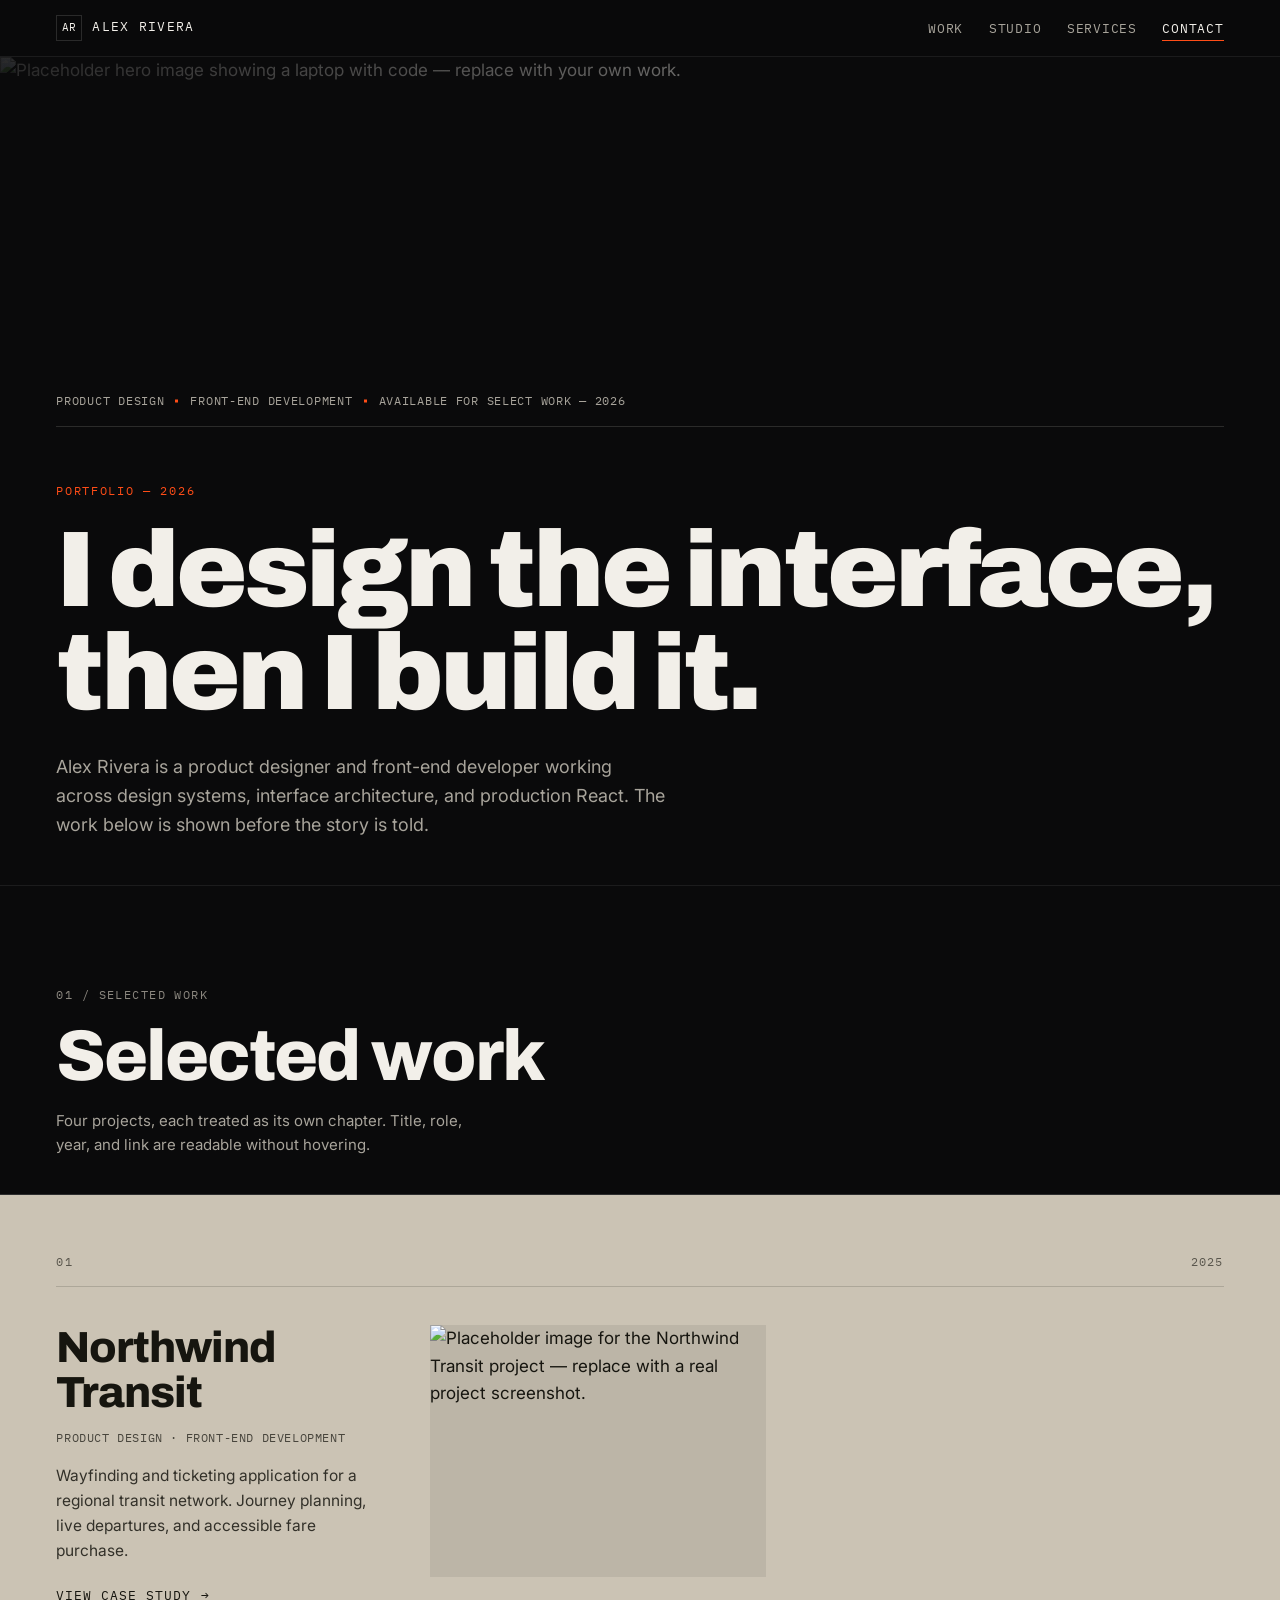
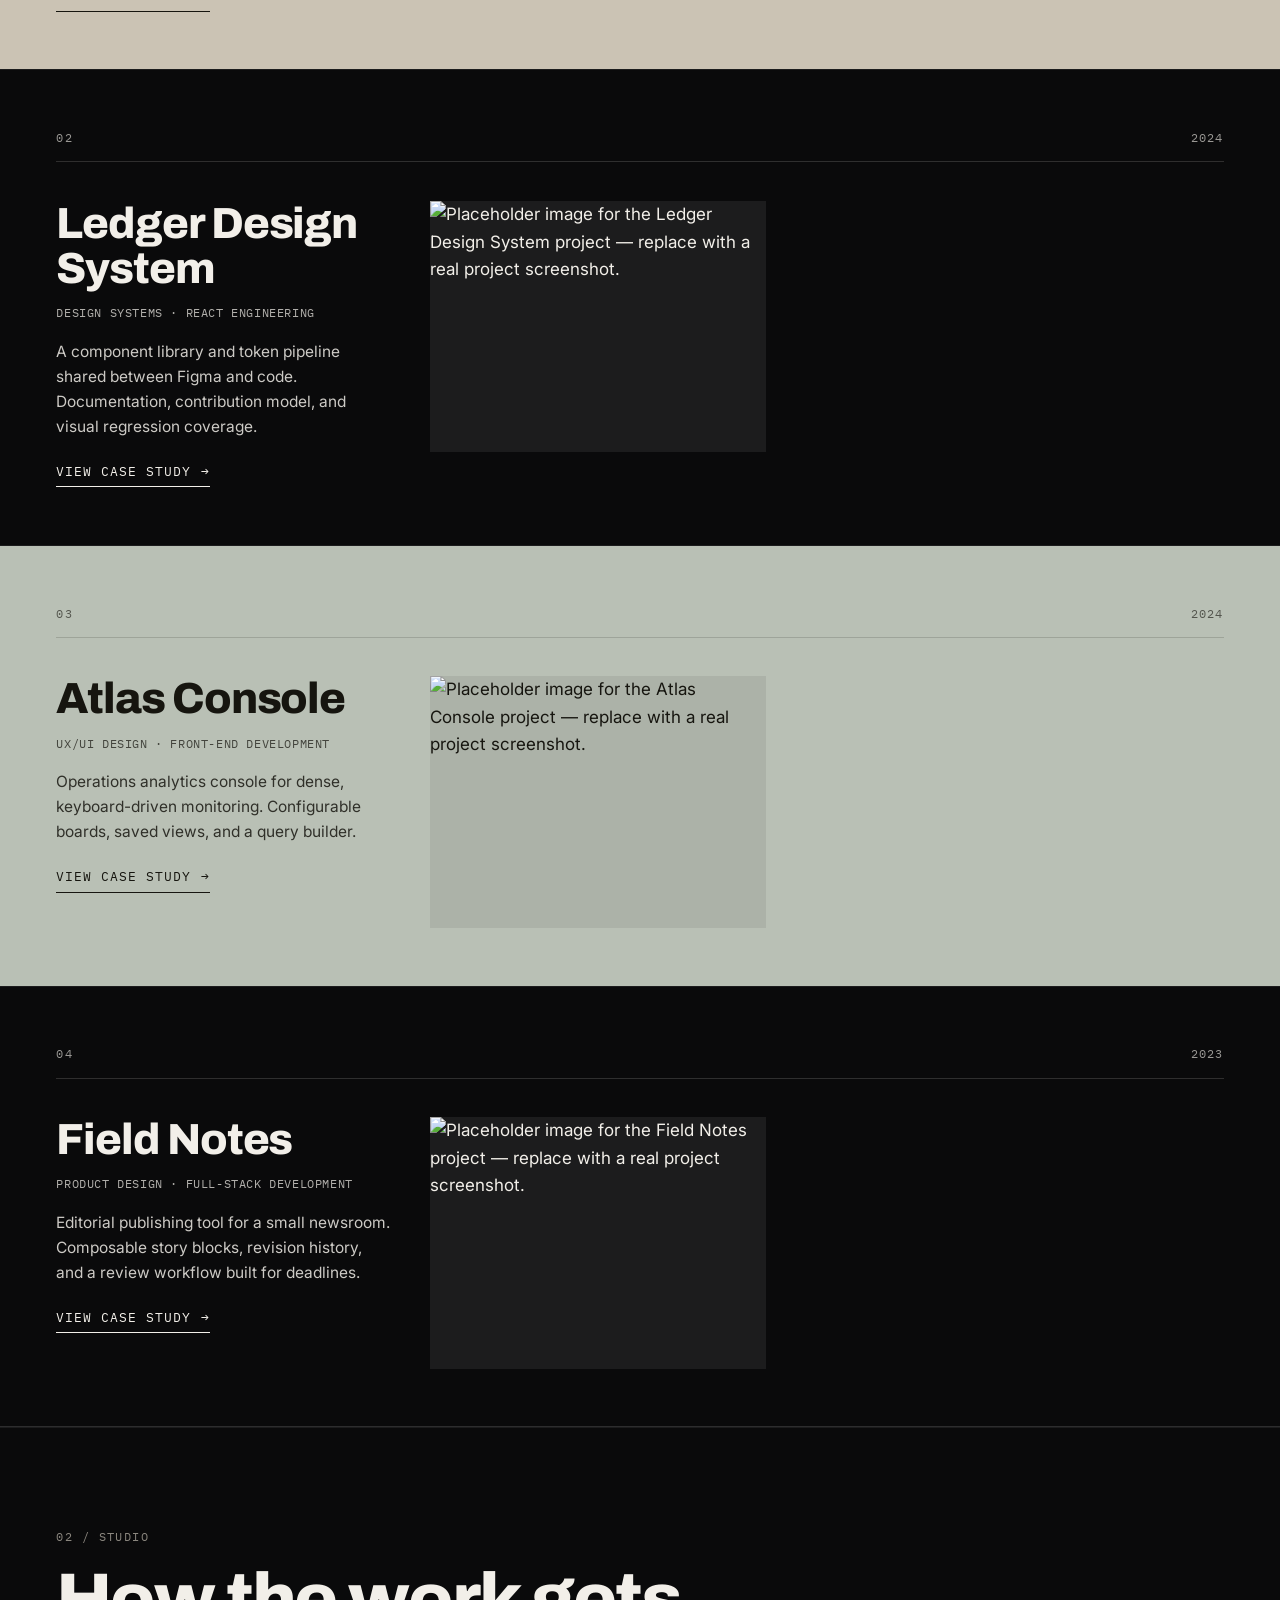
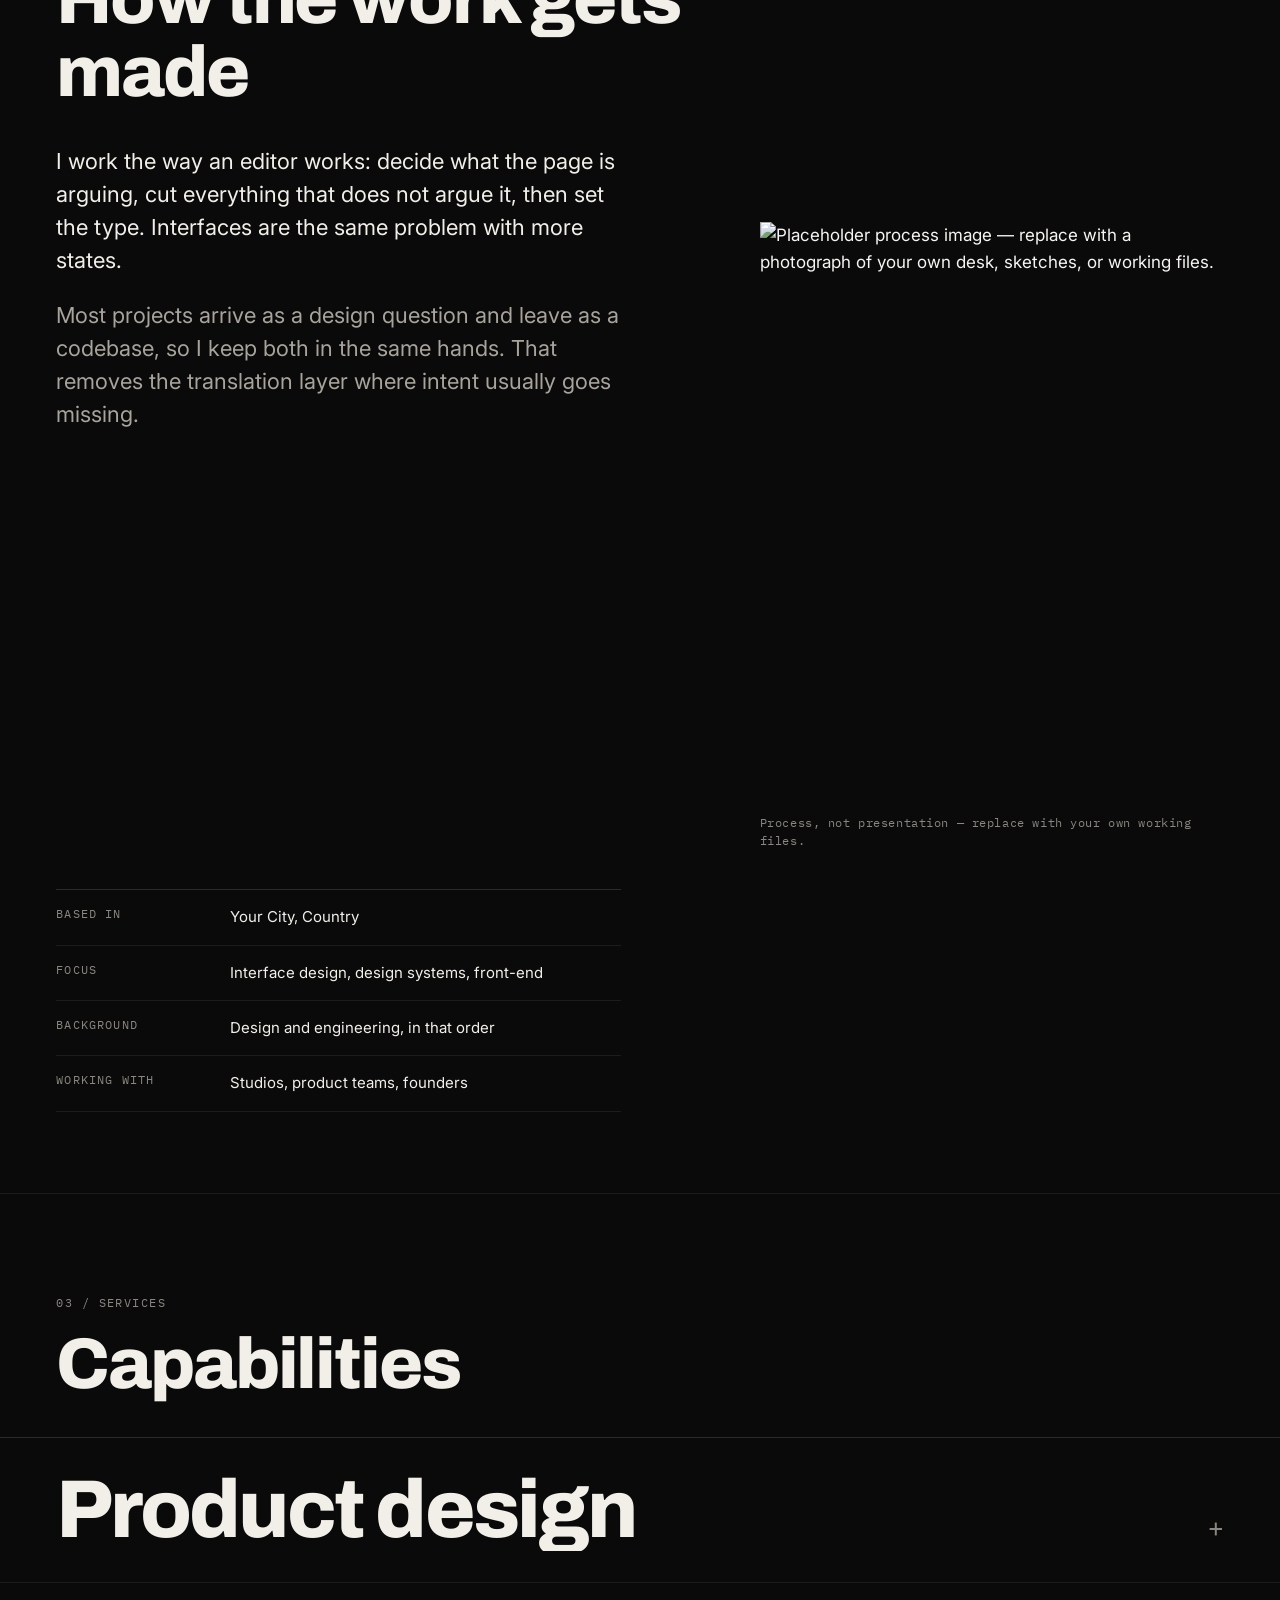
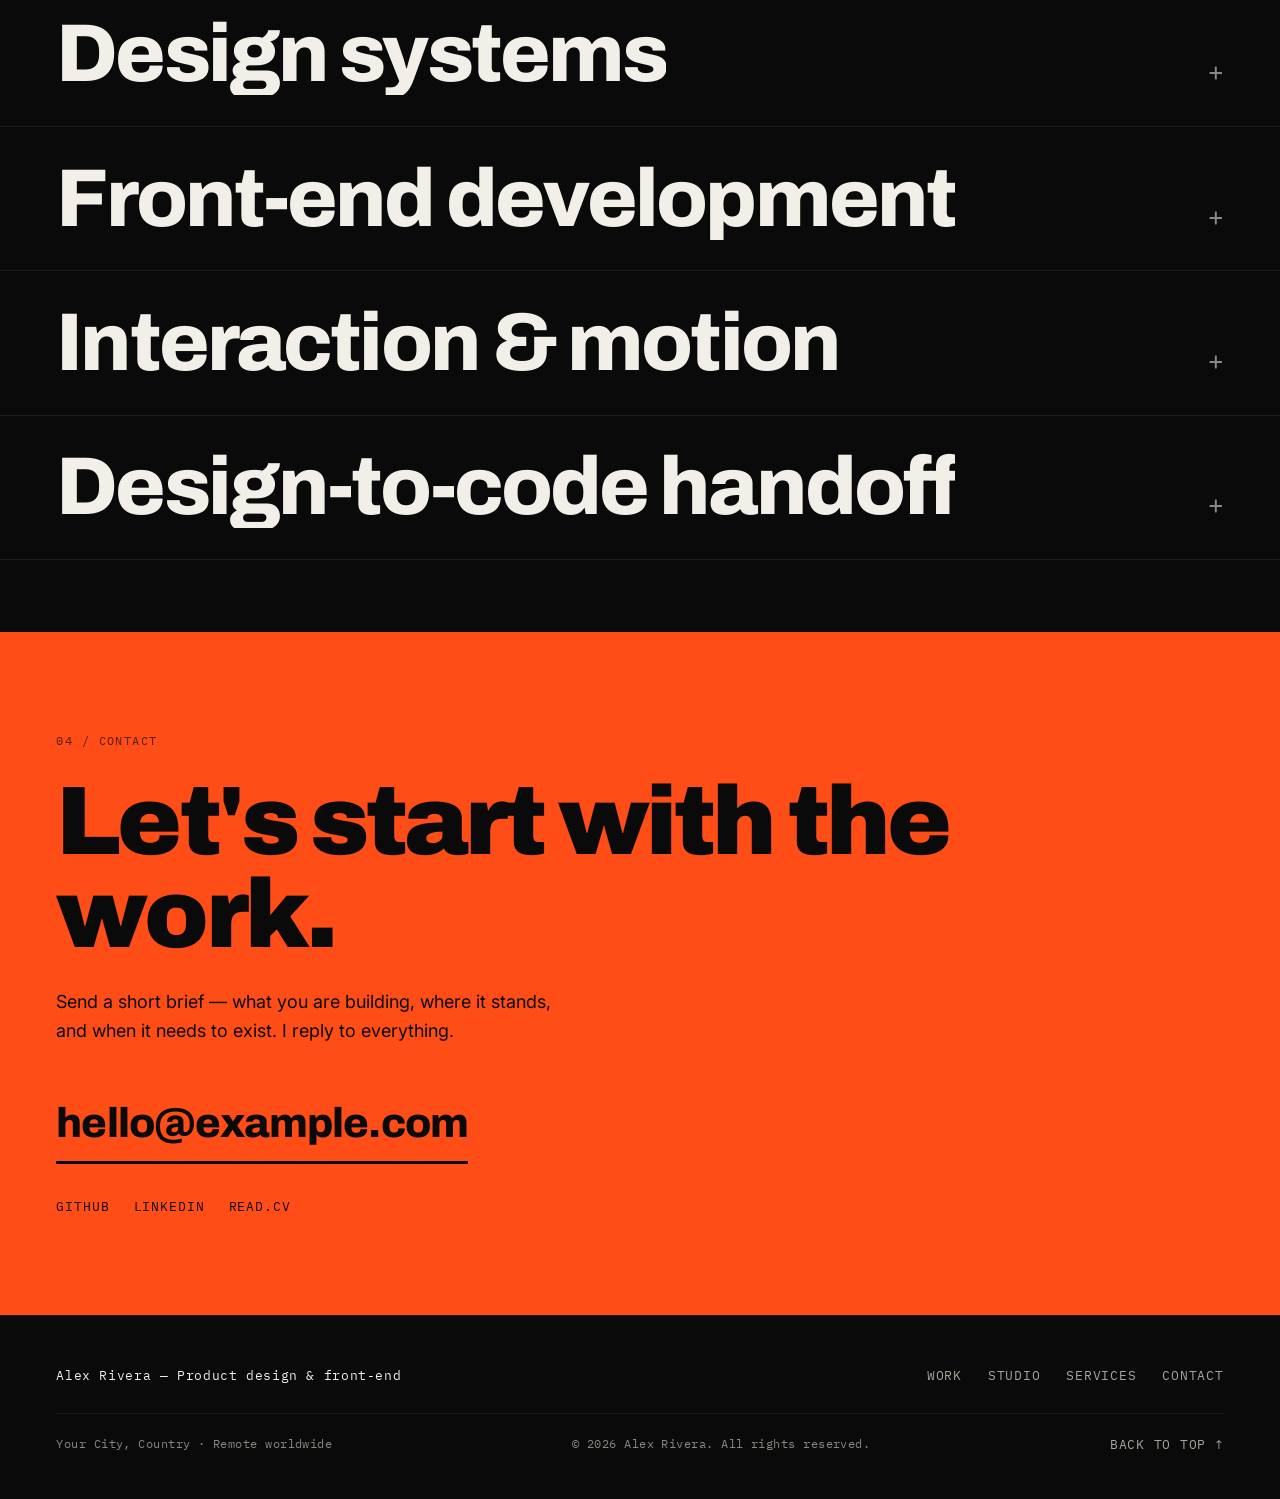
==== index.html @ a7ace06e "Add dark editorial portfolio (static HTML/CSS/JS) Structure: hero -> selected work -> studio -> serv" ====
<!DOCTYPE html>
<html lang="en" class="no-js">
<head>
<meta charset="utf-8">
<meta name="viewport" content="width=device-width, initial-scale=1">
<meta name="color-scheme" content="dark light">
<title>Alex Rivera — Product Designer &amp; Front-end Developer</title>
<meta name="description" content="Portfolio of Alex Rivera, product designer and front-end developer. Selected work in interface design, design systems, and front-end engineering.">

<!--
  ============================================================================
  PLACEHOLDER CONTENT — REPLACE BEFORE PUBLISHING
  ----------------------------------------------------------------------------
  · Identity .......... "Alex Rivera" (header, hero, contact, footer, <title>)
  · Projects .......... four sample case studies in #work — swap titles, role,
                        years, summaries and images for your real work
  · Contact ........... hello@example.com and all social hrefs in #contact/footer
  · Imagery ........... all <img> use Unsplash placeholder photos (Unsplash
                        License, https://unsplash.com/license). Replace with
                        your own project imagery and update each alt text —
                        alt text currently describes the placeholder role.
  · Do not publish invented clients, metrics, awards or testimonials.
  ============================================================================
-->

<link rel="preconnect" href="https://fonts.googleapis.com">
<link rel="preconnect" href="https://fonts.gstatic.com" crossorigin>
<link rel="preconnect" href="https://images.unsplash.com" crossorigin>
<link href="https://fonts.googleapis.com/css2?family=Archivo:wght@500;600;700;800;900&family=IBM+Plex+Mono:wght@400;500&family=Inter:wght@400;500&display=swap" rel="stylesheet">
<link rel="stylesheet" href="styles.css">

<script>document.documentElement.className = "js";</script>
</head>

<body>
<a class="skip-link" href="#main">Skip to content</a>

<header class="site-header" id="top">
  <a class="brand" href="#top">
    <span class="brand__mark" aria-hidden="true">AR</span>
    <span class="brand__name">Alex Rivera</span>
  </a>

  <button class="nav-toggle" type="button" aria-expanded="false" aria-controls="site-nav">
    <span class="nav-toggle__label">Menu</span>
    <span class="nav-toggle__bars" aria-hidden="true"><i></i><i></i></span>
  </button>

  <nav class="site-nav" id="site-nav" aria-label="Primary">
    <ul>
      <li><a href="#work">Work</a></li>
      <li><a href="#studio">Studio</a></li>
      <li><a href="#services">Services</a></li>
      <li><a href="#contact">Contact</a></li>
    </ul>
  </nav>
</header>

<main id="main">

  <!-- ===================== HERO ===================== -->
  <section class="hero" aria-labelledby="hero-title">
    <div class="hero__media">
      <img
        src="https://images.unsplash.com/photo-1498050108023-c5249f4df085?auto=format&fit=crop&w=2000&q=72"
        alt="Placeholder hero image showing a laptop with code — replace with your own work."
        width="2000" height="1333" fetchpriority="high" decoding="async">
    </div>
    <div class="hero__scrim" aria-hidden="true"></div>

    <div class="hero__inner">
      <ul class="hero__meta" data-anim="fade">
        <li>Product design</li>
        <li>Front-end development</li>
        <li>Available for select work — 2026</li>
      </ul>

      <div class="hero__body">
        <p class="eyebrow" data-anim="fade">Portfolio — 2026</p>
        <h1 class="hero__title" id="hero-title" data-split>
          I design the interface, then I build it.
        </h1>
        <p class="hero__lede" data-anim="fade">
          Alex Rivera is a product designer and front-end developer working across
          design systems, interface architecture, and production React. The work
          below is shown before the story is told.
        </p>
      </div>
    </div>
  </section>

  <!-- ===================== SELECTED WORK ===================== -->
  <section class="work" id="work" aria-labelledby="work-title">
    <header class="section-head">
      <p class="section-head__index">01 / Selected work</p>
      <h2 class="section-head__title" id="work-title" data-split>Selected work</h2>
      <p class="section-head__note">
        Four projects, each treated as its own chapter. Title, role, year, and link
        are readable without hovering.
      </p>
    </header>

    <ol class="projects">

      <!-- Project 01 -->
      <li class="project project--field-sand">
        <div class="project__meta">
          <span class="project__index">01</span>
          <span class="project__year">2025</span>
        </div>
        <div class="project__body">
          <h3 class="project__title" data-split>Northwind Transit</h3>
          <p class="project__role">Product design · Front-end development</p>
          <p class="project__summary">
            Wayfinding and ticketing application for a regional transit network.
            Journey planning, live departures, and accessible fare purchase.
          </p>
          <a class="project__action" href="#contact">
            <span>View case study</span>
            <span aria-hidden="true">→</span>
          </a>
        </div>
        <figure class="project__media">
          <img
            src="https://images.unsplash.com/photo-1551650975-87deedd944c3?auto=format&fit=crop&w=1400&q=70"
            alt="Placeholder image for the Northwind Transit project — replace with a real project screenshot."
            width="1400" height="1050" loading="lazy" decoding="async">
        </figure>
      </li>

      <!-- Project 02 -->
      <li class="project project--field-ink">
        <div class="project__meta">
          <span class="project__index">02</span>
          <span class="project__year">2024</span>
        </div>
        <div class="project__body">
          <h3 class="project__title" data-split>Ledger Design System</h3>
          <p class="project__role">Design systems · React engineering</p>
          <p class="project__summary">
            A component library and token pipeline shared between Figma and code.
            Documentation, contribution model, and visual regression coverage.
          </p>
          <a class="project__action" href="#contact">
            <span>View case study</span>
            <span aria-hidden="true">→</span>
          </a>
        </div>
        <figure class="project__media">
          <img
            src="https://images.unsplash.com/photo-1555066931-4365d14bab8c?auto=format&fit=crop&w=1400&q=70"
            alt="Placeholder image for the Ledger Design System project — replace with a real project screenshot."
            width="1400" height="1050" loading="lazy" decoding="async">
        </figure>
      </li>

      <!-- Project 03 -->
      <li class="project project--field-sage">
        <div class="project__meta">
          <span class="project__index">03</span>
          <span class="project__year">2024</span>
        </div>
        <div class="project__body">
          <h3 class="project__title" data-split>Atlas Console</h3>
          <p class="project__role">UX/UI design · Front-end development</p>
          <p class="project__summary">
            Operations analytics console for dense, keyboard-driven monitoring.
            Configurable boards, saved views, and a query builder.
          </p>
          <a class="project__action" href="#contact">
            <span>View case study</span>
            <span aria-hidden="true">→</span>
          </a>
        </div>
        <figure class="project__media">
          <img
            src="https://images.unsplash.com/photo-1461749280684-dccba630e2f6?auto=format&fit=crop&w=1400&q=70"
            alt="Placeholder image for the Atlas Console project — replace with a real project screenshot."
            width="1400" height="1050" loading="lazy" decoding="async">
        </figure>
      </li>

      <!-- Project 04 -->
      <li class="project project--field-ink">
        <div class="project__meta">
          <span class="project__index">04</span>
          <span class="project__year">2023</span>
        </div>
        <div class="project__body">
          <h3 class="project__title" data-split>Field Notes</h3>
          <p class="project__role">Product design · Full-stack development</p>
          <p class="project__summary">
            Editorial publishing tool for a small newsroom. Composable story blocks,
            revision history, and a review workflow built for deadlines.
          </p>
          <a class="project__action" href="#contact">
            <span>View case study</span>
            <span aria-hidden="true">→</span>
          </a>
        </div>
        <figure class="project__media">
          <img
            src="https://images.unsplash.com/photo-1454165804606-c3d57bc86b40?auto=format&fit=crop&w=1400&q=70"
            alt="Placeholder image for the Field Notes project — replace with a real project screenshot."
            width="1400" height="1050" loading="lazy" decoding="async">
        </figure>
      </li>

    </ol>
  </section>

  <!-- ===================== STUDIO ===================== -->
  <section class="studio" id="studio" aria-labelledby="studio-title">
    <header class="section-head">
      <p class="section-head__index">02 / Studio</p>
      <h2 class="section-head__title" id="studio-title" data-split>How the work gets made</h2>
    </header>

    <div class="studio__grid">
      <div class="studio__statement">
        <p data-anim="fade">
          I work the way an editor works: decide what the page is arguing, cut
          everything that does not argue it, then set the type. Interfaces are the
          same problem with more states.
        </p>
        <p data-anim="fade">
          Most projects arrive as a design question and leave as a codebase, so I
          keep both in the same hands. That removes the translation layer where
          intent usually goes missing.
        </p>
      </div>

      <figure class="studio__media" data-anim="reveal">
        <img
          src="https://images.unsplash.com/photo-1517245386807-bb43f82c33c4?auto=format&fit=crop&w=1200&q=70"
          alt="Placeholder process image — replace with a photograph of your own desk, sketches, or working files."
          width="1200" height="1500" loading="lazy" decoding="async">
        <figcaption>Process, not presentation — replace with your own working files.</figcaption>
      </figure>

      <dl class="studio__facts" data-anim="fade">
        <div><dt>Based in</dt><dd>Your City, Country</dd></div>
        <div><dt>Focus</dt><dd>Interface design, design systems, front-end</dd></div>
        <div><dt>Background</dt><dd>Design and engineering, in that order</dd></div>
        <div><dt>Working with</dt><dd>Studios, product teams, founders</dd></div>
      </dl>
    </div>
  </section>

  <!-- ===================== SERVICES ===================== -->
  <section class="services" id="services" aria-labelledby="services-title">
    <header class="section-head">
      <p class="section-head__index">03 / Services</p>
      <h2 class="section-head__title" id="services-title" data-split>Capabilities</h2>
    </header>

    <ul class="service-list">
      <li>
        <details class="service">
          <summary><span class="service__name">Product design</span><span class="service__cue" aria-hidden="true">+</span></summary>
          <div class="service__detail">
            <p>End-to-end interface work: flows, wireframes, high-fidelity screens,
            states, and the edge cases that decide whether a product feels finished.</p>
          </div>
        </details>
      </li>
      <li>
        <details class="service">
          <summary><span class="service__name">Design systems</span><span class="service__cue" aria-hidden="true">+</span></summary>
          <div class="service__detail">
            <p>Tokens, components, documentation, and contribution rules that keep
            design and code describing the same thing.</p>
          </div>
        </details>
      </li>
      <li>
        <details class="service">
          <summary><span class="service__name">Front-end development</span><span class="service__cue" aria-hidden="true">+</span></summary>
          <div class="service__detail">
            <p>Production React and TypeScript, semantic HTML, CSS architecture,
            accessibility to WCAG AA, and performance budgets that hold.</p>
          </div>
        </details>
      </li>
      <li>
        <details class="service">
          <summary><span class="service__name">Interaction &amp; motion</span><span class="service__cue" aria-hidden="true">+</span></summary>
          <div class="service__detail">
            <p>Choreography with a reason: transitions that explain a state change,
            built with GSAP, and fully bypassed under reduced motion.</p>
          </div>
        </details>
      </li>
      <li>
        <details class="service">
          <summary><span class="service__name">Design-to-code handoff</span><span class="service__cue" aria-hidden="true">+</span></summary>
          <div class="service__detail">
            <p>I take the file I drew and ship it, which makes the handoff a
            conversation with myself rather than a document.</p>
          </div>
        </details>
      </li>
    </ul>
  </section>

  <!-- ===================== CONTACT ===================== -->
  <section class="contact" id="contact" aria-labelledby="contact-title">
    <p class="contact__index">04 / Contact</p>
    <h2 class="contact__title" id="contact-title" data-split>Let's start with the work.</h2>
    <p class="contact__lede">
      Send a short brief — what you are building, where it stands, and when it needs
      to exist. I reply to everything.
    </p>
    <a class="contact__action" href="mailto:hello@example.com">hello@example.com</a>
    <ul class="contact__alt">
      <li><a href="https://github.com/" rel="me noopener">GitHub</a></li>
      <li><a href="https://www.linkedin.com/" rel="me noopener">LinkedIn</a></li>
      <li><a href="https://read.cv/" rel="me noopener">Read.cv</a></li>
    </ul>
  </section>

</main>

<footer class="site-footer">
  <div class="site-footer__row">
    <p class="site-footer__brand">Alex Rivera — Product design &amp; front-end</p>
    <nav aria-label="Footer">
      <ul>
        <li><a href="#work">Work</a></li>
        <li><a href="#studio">Studio</a></li>
        <li><a href="#services">Services</a></li>
        <li><a href="#contact">Contact</a></li>
      </ul>
    </nav>
  </div>
  <div class="site-footer__row site-footer__row--fine">
    <p>Your City, Country · Remote worldwide</p>
    <p>© 2026 Alex Rivera. All rights reserved.</p>
    <p><a href="#top">Back to top ↑</a></p>
  </div>
</footer>

<script src="https://cdn.jsdelivr.net/npm/gsap@3.12.5/dist/gsap.min.js" defer></script>
<script src="https://cdn.jsdelivr.net/npm/gsap@3.12.5/dist/ScrollTrigger.min.js" defer></script>
<script src="https://cdn.jsdelivr.net/npm/lenis@1.1.13/dist/lenis.min.js" defer></script>
<script src="main.js" defer></script>
</body>
</html>
---- styles.css ----
/* =========================================================================
   Dark editorial portfolio — visual system
   Grid: 12 col · 40–64px desktop edges · hairline rules · near no shadow
   ========================================================================= */

:root {
  /* Frame */
  --ink:        #0a0a0b;   /* near-black shell */
  --ink-2:      #101012;
  --ink-3:      #17171a;
  --paper:      #f2efe9;   /* warm white */
  --paper-dim:  #a8a49b;
  --paper-faint:#8b877f;   /* ≥4.5:1 on ink — passes AA at 11.5px */
  --line:       rgba(242, 239, 233, 0.14);
  --line-soft:  rgba(242, 239, 233, 0.08);

  /* Muted colour fields — one per project chapter */
  --sand:  #cbc3b4;
  --sage:  #b9c0b5;
  --on-field: #16150f;

  /* Single signal colour, reserved for the contact chapter */
  --signal: #ff4d17;

  --shell: clamp(20px, 4.4vw, 64px);   /* 40–64px desktop edges */
  --gap: clamp(16px, 2vw, 28px);

  --display: "Archivo", "Helvetica Neue", Arial, sans-serif;
  --text: "Inter", system-ui, -apple-system, "Segoe UI", sans-serif;
  --mono: "IBM Plex Mono", ui-monospace, SFMono-Regular, Menlo, monospace;

  --ease: cubic-bezier(.22, .61, .36, 1);
  --ctrl: 190ms var(--ease);
  --enter: 640ms var(--ease);
}

*, *::before, *::after { box-sizing: border-box; }

html {
  -webkit-text-size-adjust: 100%;
  scroll-behavior: smooth;
}

body {
  margin: 0;
  background: var(--ink);
  color: var(--paper);
  font-family: var(--text);
  font-size: clamp(15px, .55vw + 13.5px, 17px);
  line-height: 1.62;
  -webkit-font-smoothing: antialiased;
  overflow-x: hidden;
}

img { display: block; max-width: 100%; height: auto; }
h1, h2, h3 { font-family: var(--display); font-weight: 800; margin: 0; }
p { margin: 0; }
ul, ol, dl { margin: 0; padding: 0; list-style: none; }
a { color: inherit; }

:focus-visible {
  outline: 2px solid var(--signal);
  outline-offset: 3px;
  border-radius: 2px;
}

.skip-link {
  position: fixed;
  top: 8px; left: 8px;
  z-index: 200;
  transform: translateY(-160%);
  background: var(--signal);
  color: var(--ink);
  font-family: var(--mono);
  font-size: 13px;
  padding: 10px 16px;
  text-decoration: none;
}
.skip-link:focus { transform: none; }

/* ---------------------------------------------------------------- header */

.site-header {
  position: sticky;
  top: 0;
  z-index: 100;
  display: flex;
  align-items: center;
  justify-content: space-between;
  gap: var(--gap);
  padding: 14px var(--shell);
  background: color-mix(in srgb, var(--ink) 84%, transparent);
  backdrop-filter: blur(14px);
  -webkit-backdrop-filter: blur(14px);
  border-bottom: 1px solid var(--line-soft);
}

.brand {
  display: inline-flex;
  align-items: baseline;
  gap: 10px;
  text-decoration: none;
  font-family: var(--mono);
  font-size: 13px;
  letter-spacing: .04em;
}
.brand__mark {
  display: inline-grid;
  place-items: center;
  width: 26px; height: 26px;
  border: 1px solid var(--line);
  font-size: 11px;
  color: var(--paper);
  transition: background var(--ctrl), color var(--ctrl);
}
.brand:hover .brand__mark { background: var(--paper); color: var(--ink); }
.brand__name { text-transform: uppercase; letter-spacing: .1em; }

.site-nav ul {
  display: flex;
  gap: clamp(14px, 2vw, 30px);
}
.site-nav a {
  font-family: var(--mono);
  font-size: 12.5px;
  letter-spacing: .06em;
  text-transform: uppercase;
  text-decoration: none;
  color: var(--paper-dim);
  padding: 4px 0;
  border-bottom: 1px solid transparent;
  transition: color var(--ctrl), border-color var(--ctrl);
}
.site-nav a:hover,
.site-nav a[aria-current] { color: var(--paper); border-bottom-color: var(--signal); }

.nav-toggle {
  display: none;
  align-items: center;
  gap: 9px;
  background: none;
  border: 1px solid var(--line);
  color: var(--paper);
  font-family: var(--mono);
  font-size: 12px;
  letter-spacing: .08em;
  text-transform: uppercase;
  padding: 8px 12px;
  cursor: pointer;
}
.nav-toggle__bars { display: grid; gap: 4px; }
.nav-toggle__bars i { display: block; width: 15px; height: 1px; background: currentColor; }

/* ------------------------------------------------------------------ hero */

.hero {
  position: relative;
  min-height: clamp(560px, 92svh, 1000px);
  display: flex;
  align-items: flex-end;
  padding: clamp(90px, 14vh, 170px) var(--shell) clamp(36px, 5vh, 64px);
  overflow: hidden;
  isolation: isolate;
}
.hero__media { position: absolute; inset: 0; z-index: -2; }
.hero__media img {
  width: 100%; height: 100%;
  object-fit: cover;
  object-position: 50% 42%;
  filter: grayscale(.35) contrast(1.06) brightness(.62);
}
.hero__scrim {
  position: absolute; inset: 0; z-index: -1;
  background:
    linear-gradient(to top, var(--ink) 2%, rgba(10,10,11,.72) 34%, rgba(10,10,11,.28) 72%),
    linear-gradient(to right, rgba(10,10,11,.7), transparent 62%);
}

.hero__inner {
  width: 100%;
  max-width: 1600px;
  margin-inline: auto;
  display: grid;
  gap: clamp(30px, 6vh, 70px);
}

.hero__meta {
  display: flex;
  flex-wrap: wrap;
  gap: 8px 26px;
  font-family: var(--mono);
  font-size: 12px;
  letter-spacing: .06em;
  text-transform: uppercase;
  color: var(--paper-dim);
  padding-bottom: 16px;
  border-bottom: 1px solid var(--line);
}
.hero__meta li { position: relative; }
.hero__meta li:not(:last-child)::after {
  content: "";
  position: absolute;
  right: -14px; top: 50%;
  width: 3px; height: 3px;
  background: var(--signal);
  transform: translateY(-50%);
}

.eyebrow {
  font-family: var(--mono);
  font-size: 12px;
  letter-spacing: .14em;
  text-transform: uppercase;
  color: var(--signal);
  margin-bottom: 18px;
}

.hero__title {
  font-size: clamp(2.6rem, 8.4vw, 7.4rem);
  line-height: .96;
  letter-spacing: -.035em;
  font-weight: 900;
  max-width: 17ch;
  text-wrap: balance;
}

.hero__lede {
  margin-top: clamp(20px, 3vh, 32px);
  max-width: 56ch;
  color: var(--paper-dim);
  font-size: clamp(15px, .7vw + 14px, 18px);
}

/* --------------------------------------------------------- section heads */

.section-head {
  padding: clamp(70px, 11vh, 140px) var(--shell) clamp(26px, 4vh, 46px);
  border-top: 1px solid var(--line-soft);
  display: grid;
  gap: 16px;
}
.section-head__index {
  font-family: var(--mono);
  font-size: 12px;
  letter-spacing: .12em;
  text-transform: uppercase;
  color: var(--paper-faint);
}
.section-head__title {
  font-size: clamp(2rem, 5.6vw, 4.6rem);
  line-height: 1.02;
  letter-spacing: -.03em;
  max-width: 18ch;
}
.section-head__note {
  max-width: 46ch;
  color: var(--paper-dim);
  font-size: 15px;
}

/* -------------------------------------------------------------- projects */

.projects {
  display: grid;
  gap: 1px;
  background: var(--line-soft);
  border-block: 1px solid var(--line-soft);
}

.project {
  display: grid;
  grid-template-columns: minmax(0, 4fr) minmax(0, 4fr) minmax(0, 5fr);
  gap: clamp(20px, 3vw, 48px);
  align-items: start;
  padding: clamp(30px, 4.5vw, 62px) var(--shell);
  background: var(--ink);
  color: var(--paper);
}
.project--field-sand { background: var(--sand);  color: var(--on-field); }
.project--field-sage { background: var(--sage);  color: var(--on-field); }

.project__meta {
  display: flex;
  justify-content: space-between;
  gap: 12px;
  font-family: var(--mono);
  font-size: 12px;
  letter-spacing: .1em;
  text-transform: uppercase;
  opacity: .62;
  grid-column: 1 / -1;
  padding-bottom: 14px;
  border-bottom: 1px solid currentColor;
  border-color: color-mix(in srgb, currentColor 26%, transparent);
}

.project__title {
  font-size: clamp(1.7rem, 3.4vw, 3rem);
  line-height: 1.04;
  letter-spacing: -.025em;
  text-wrap: balance;
}
.project__role {
  margin-top: 12px;
  font-family: var(--mono);
  font-size: 12px;
  letter-spacing: .05em;
  text-transform: uppercase;
  opacity: .72;
}
.project__summary {
  margin-top: 16px;
  max-width: 40ch;
  font-size: 15.5px;
  opacity: .84;
}
.project__action {
  display: inline-flex;
  align-items: center;
  gap: 10px;
  margin-top: 22px;
  font-family: var(--mono);
  font-size: 12.5px;
  letter-spacing: .08em;
  text-transform: uppercase;
  text-decoration: none;
  padding-bottom: 5px;
  border-bottom: 1px solid currentColor;
  transition: gap var(--ctrl), opacity var(--ctrl);
}
.project__action:hover { gap: 17px; }
.project__action span:last-child { transition: transform var(--ctrl); }
.project__action:hover span:last-child { transform: translateX(3px); }

/* reserve the box before media loads; clip only the image layer */
.project__media {
  margin: 0;
  aspect-ratio: 4 / 3;
  overflow: hidden;
  background: color-mix(in srgb, currentColor 8%, transparent);
}
.project__media img {
  width: 100%; height: 100%;
  object-fit: cover;
  transition: transform 620ms var(--ease);
  will-change: transform;
}
.project:hover .project__media img,
.project:focus-within .project__media img { transform: scale(1.02); }

/* ---------------------------------------------------------------- studio */

.studio__grid {
  display: grid;
  grid-template-columns: repeat(12, minmax(0, 1fr));
  gap: clamp(26px, 3vw, 52px);
  padding: 0 var(--shell) clamp(60px, 9vh, 120px);
  align-items: start;
}
.studio__statement {
  grid-column: 1 / 7;
  display: grid;
  gap: 22px;
  font-size: clamp(17px, 1.15vw + 15px, 22px);
  line-height: 1.5;
  color: var(--paper);
}
.studio__statement p:not(:first-child) { color: var(--paper-dim); }

.studio__media {
  grid-column: 8 / 13;
  margin: 0;
  /* deliberate asymmetry: pushed down off the baseline */
  margin-top: clamp(24px, 6vw, 88px);
}
.studio__media img {
  width: 100%;
  aspect-ratio: 4 / 5;
  object-fit: cover;
  filter: grayscale(.5) contrast(1.05);
}
.studio__media figcaption {
  margin-top: 12px;
  font-family: var(--mono);
  font-size: 11.5px;
  letter-spacing: .05em;
  color: var(--paper-faint);
}

.studio__facts {
  grid-column: 1 / 7;
  display: grid;
  gap: 0;
  border-top: 1px solid var(--line);
}
.studio__facts > div {
  display: grid;
  grid-template-columns: 10rem 1fr;
  gap: 14px;
  padding: 15px 0;
  border-bottom: 1px solid var(--line-soft);
}
.studio__facts dt {
  font-family: var(--mono);
  font-size: 11.5px;
  letter-spacing: .1em;
  text-transform: uppercase;
  color: var(--paper-faint);
}
.studio__facts dd { margin: 0; font-size: 15px; }

/* -------------------------------------------------------------- services */

.service-list {
  border-top: 1px solid var(--line);
  padding-bottom: clamp(50px, 8vh, 110px);
}
.service-list > li { border-bottom: 1px solid var(--line-soft); }

.service summary {
  display: flex;
  align-items: baseline;
  justify-content: space-between;
  gap: 20px;
  padding: clamp(18px, 2.4vw, 34px) var(--shell);
  cursor: pointer;
  list-style: none;
  transition: color var(--ctrl), background var(--ctrl);
}
.service summary::-webkit-details-marker { display: none; }

.service__name {
  font-family: var(--display);
  font-weight: 800;
  font-size: clamp(1.9rem, 6.4vw, 5.4rem);
  line-height: 1;
  letter-spacing: -.035em;
  color: var(--paper);
  /* edge-aligned mask */
  -webkit-mask-image: linear-gradient(to right, #000 0 var(--reveal, 100%), transparent var(--reveal, 100%));
          mask-image: linear-gradient(to right, #000 0 var(--reveal, 100%), transparent var(--reveal, 100%));
  transition: color var(--ctrl);
}
.service__cue {
  font-family: var(--mono);
  font-size: clamp(18px, 2vw, 28px);
  color: var(--paper-faint);
  transition: transform var(--ctrl), color var(--ctrl);
}
.service summary:hover .service__name,
.service[open] .service__name { color: var(--signal); }
.service summary:hover .service__cue,
.service[open] .service__cue { color: var(--signal); transform: rotate(45deg); }

.service__detail {
  padding: 0 var(--shell) clamp(24px, 3vw, 40px);
  max-width: 68ch;
}
.service__detail p { color: var(--paper-dim); font-size: 16px; }

/* --------------------------------------------------------------- contact */

.contact {
  background: var(--signal);
  color: var(--ink);
  padding: clamp(64px, 11vh, 150px) var(--shell);
  display: grid;
  gap: clamp(16px, 2.4vw, 26px);
  justify-items: start;
}
.contact :focus-visible { outline-color: var(--ink); }

.contact__index {
  font-family: var(--mono);
  font-size: 12px;
  letter-spacing: .12em;
  text-transform: uppercase;
  opacity: .7;
}
.contact__title {
  font-size: clamp(2.4rem, 7.6vw, 6.6rem);
  line-height: .95;
  letter-spacing: -.04em;
  max-width: 14ch;
  font-weight: 900;
}
.contact__lede { max-width: 48ch; font-size: clamp(15px, .7vw + 14px, 18px); }

.contact__action {
  margin-top: clamp(8px, 1.6vw, 18px);
  font-family: var(--display);
  font-weight: 800;
  font-size: clamp(1.3rem, 3.4vw, 2.6rem);
  letter-spacing: -.02em;
  text-decoration: none;
  border-bottom: 3px solid var(--ink);
  padding-bottom: 4px;
  transition: opacity var(--ctrl), border-color var(--ctrl);
}
.contact__action:hover { opacity: .66; }

.contact__alt {
  display: flex;
  flex-wrap: wrap;
  gap: 10px 24px;
  margin-top: 6px;
  font-family: var(--mono);
  font-size: 12.5px;
  letter-spacing: .07em;
  text-transform: uppercase;
}
.contact__alt a {
  text-decoration: none;
  border-bottom: 1px solid transparent;
  padding-bottom: 3px;
  transition: border-color var(--ctrl);
}
.contact__alt a:hover { border-bottom-color: var(--ink); }

/* ---------------------------------------------------------------- footer */

.site-footer {
  padding: clamp(34px, 5vh, 64px) var(--shell);
  border-top: 1px solid var(--line-soft);
  display: grid;
  gap: 24px;
}
.site-footer__row {
  display: flex;
  flex-wrap: wrap;
  gap: 14px 32px;
  justify-content: space-between;
  align-items: center;
}
.site-footer nav ul { display: flex; flex-wrap: wrap; gap: 10px 26px; }
.site-footer a {
  font-family: var(--mono);
  font-size: 12.5px;
  letter-spacing: .06em;
  text-transform: uppercase;
  color: var(--paper-dim);
  text-decoration: none;
  transition: color var(--ctrl);
}
.site-footer a:hover { color: var(--paper); }
.site-footer__brand {
  font-family: var(--mono);
  font-size: 12.5px;
  letter-spacing: .05em;
  color: var(--paper);
}
.site-footer__row--fine {
  padding-top: 20px;
  border-top: 1px solid var(--line-soft);
  font-family: var(--mono);
  font-size: 11.5px;
  letter-spacing: .04em;
  color: var(--paper-faint);
}

/* ------------------------------------------------------- split-word masks
   Words are wrapped by JS only. Until then (no JS, or GSAP failed to load)
   headings render as plain text and stay fully visible.                      */

.split-line { overflow: hidden; display: block; }
.split-word { display: inline-block; will-change: transform; }

/* ----------------------------------------------------------- responsive */

@media (max-width: 900px) {
  .project { grid-template-columns: minmax(0, 1fr); }
  .project__body { display: contents; }
  .project__media { order: -1; margin-bottom: 4px; }
  .project__title { margin-top: 4px; }

  .studio__statement,
  .studio__facts { grid-column: 1 / -1; }
  .studio__media { grid-column: 1 / -1; margin-top: 0; }
  .studio__media img { aspect-ratio: 16 / 10; }
}

@media (max-width: 760px) {
  .nav-toggle { display: inline-flex; }

  .site-nav {
    position: absolute;
    top: 100%; left: 0; right: 0;
    background: var(--ink-2);
    border-bottom: 1px solid var(--line);
    padding: 6px var(--shell) 18px;
    display: none;
  }
  .site-nav.is-open { display: block; }
  .site-nav ul { flex-direction: column; gap: 0; }
  .site-nav a {
    display: block;
    padding: 15px 0;
    font-size: 15px;
    border-bottom: 1px solid var(--line-soft);
  }
  .site-nav a:hover, .site-nav a[aria-current] { border-bottom-color: var(--line); }

  /* without JS the toggle never fires — keep the nav reachable */
  .no-js .site-nav { position: static; display: block; padding-inline: 0; border: 0; }
  .no-js .nav-toggle { display: none; }

  .studio__facts > div { grid-template-columns: 1fr; gap: 4px; }
  .site-footer__row { justify-content: flex-start; }
}

/* ------------------------------------------------------------ reduced motion */

@media (prefers-reduced-motion: reduce) {
  html { scroll-behavior: auto; }

  *, *::before, *::after {
    animation-duration: .01ms !important;
    animation-iteration-count: 1 !important;
    transition-duration: .01ms !important;
  }
  .project__media img { transition: none; }
  .project:hover .project__media img { transform: none; }
  .service__name { -webkit-mask-image: none; mask-image: none; }
}
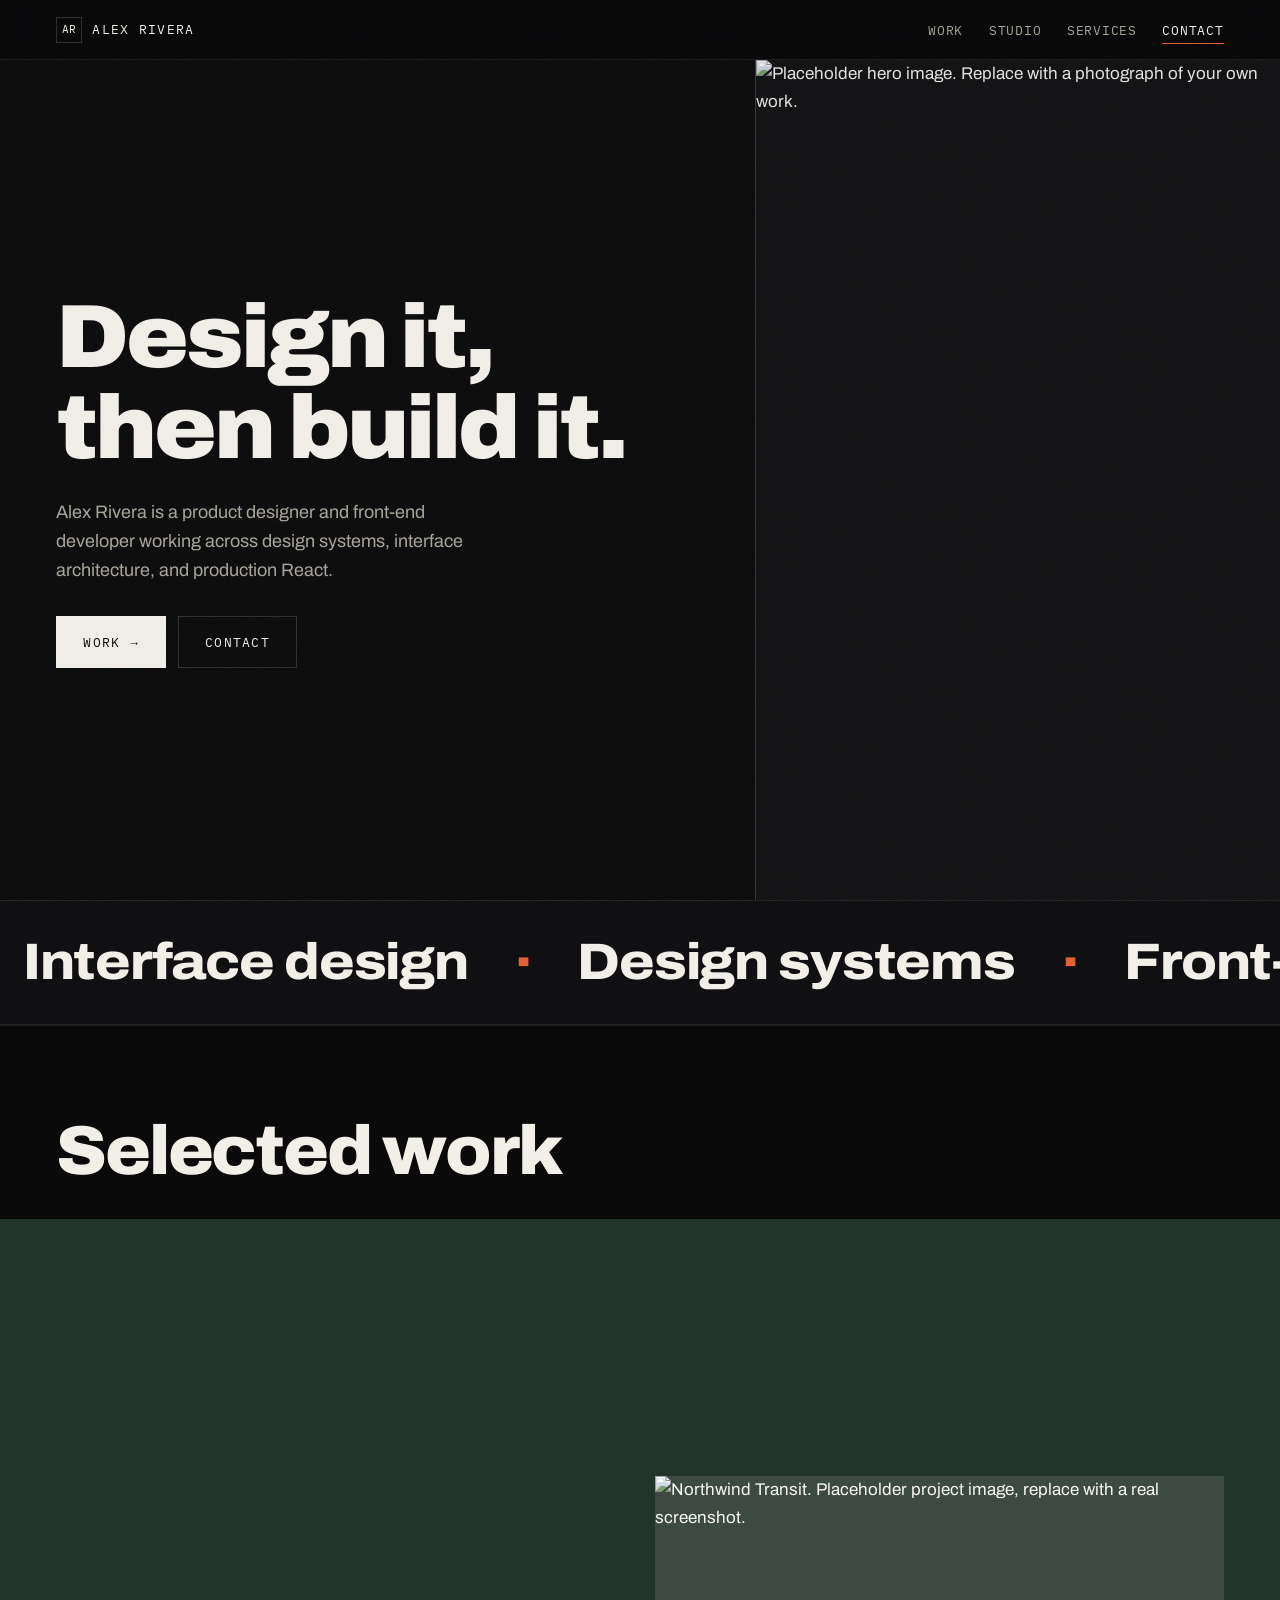
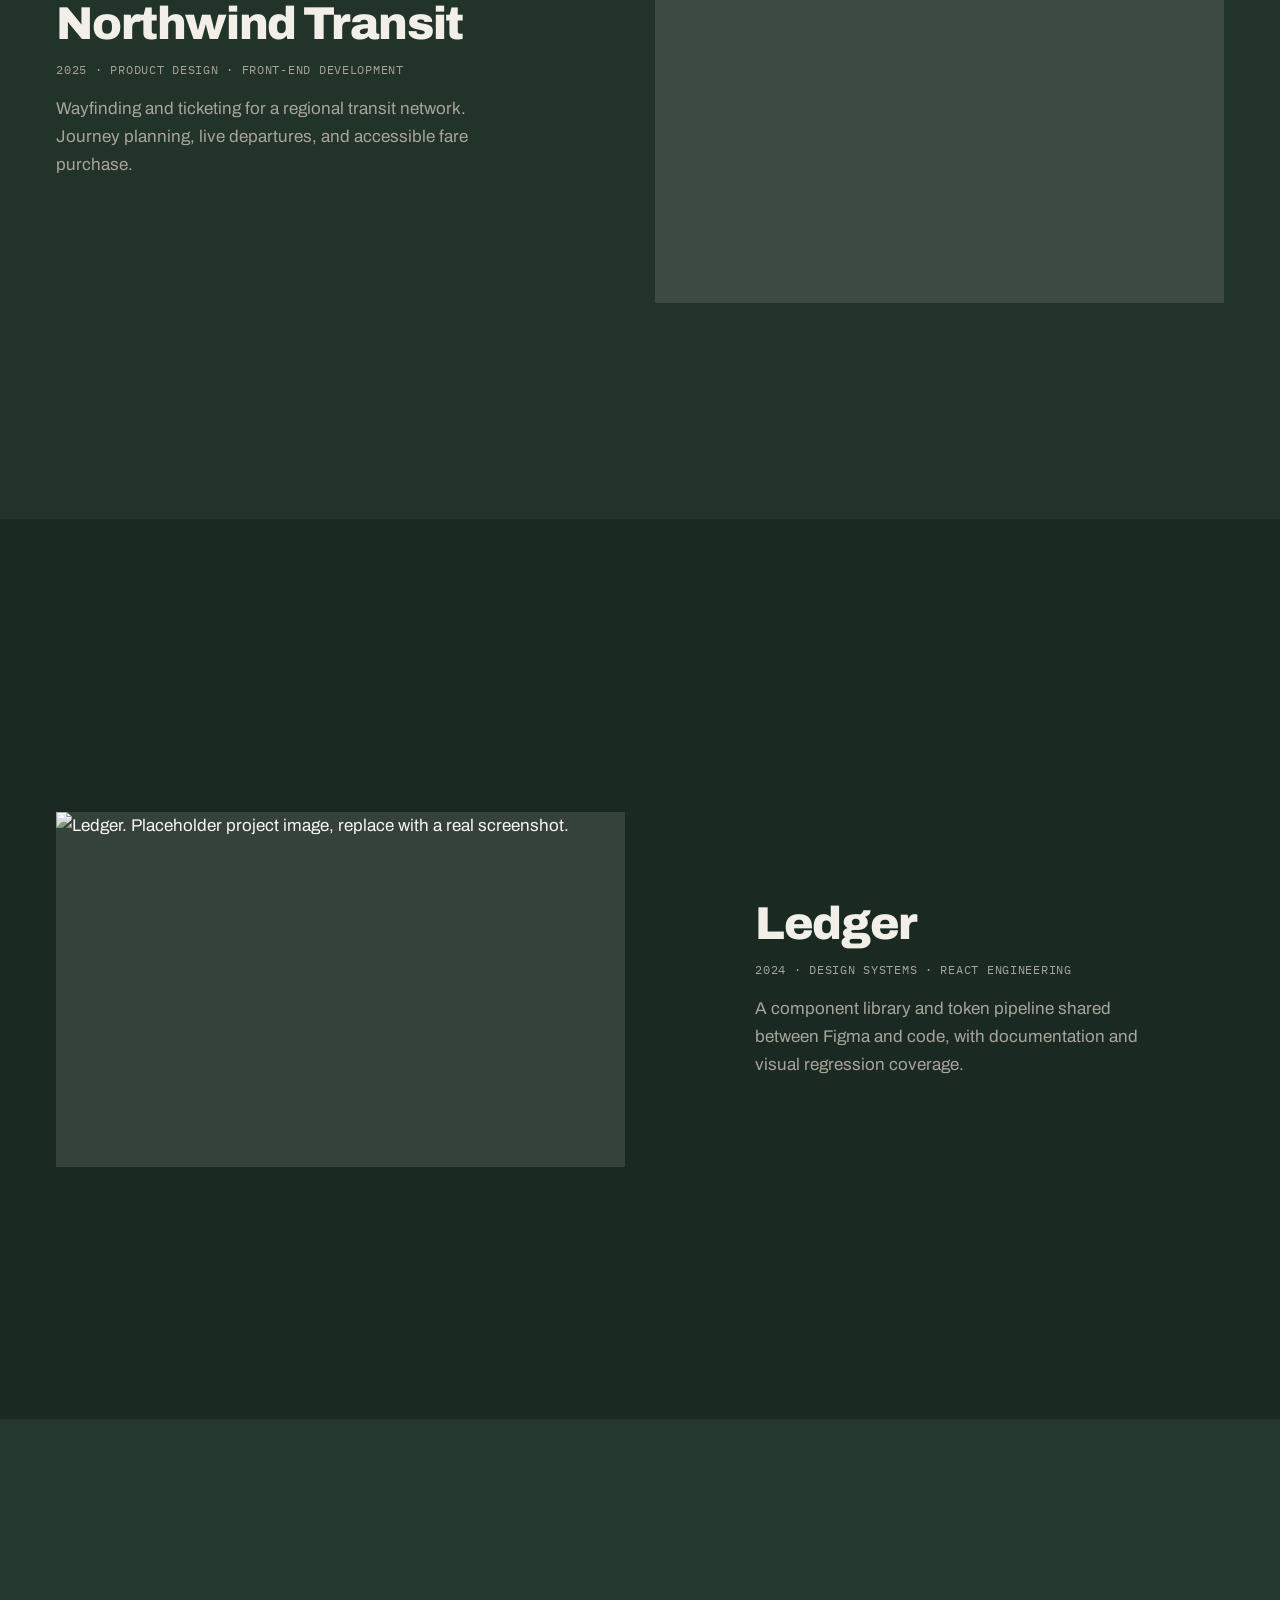
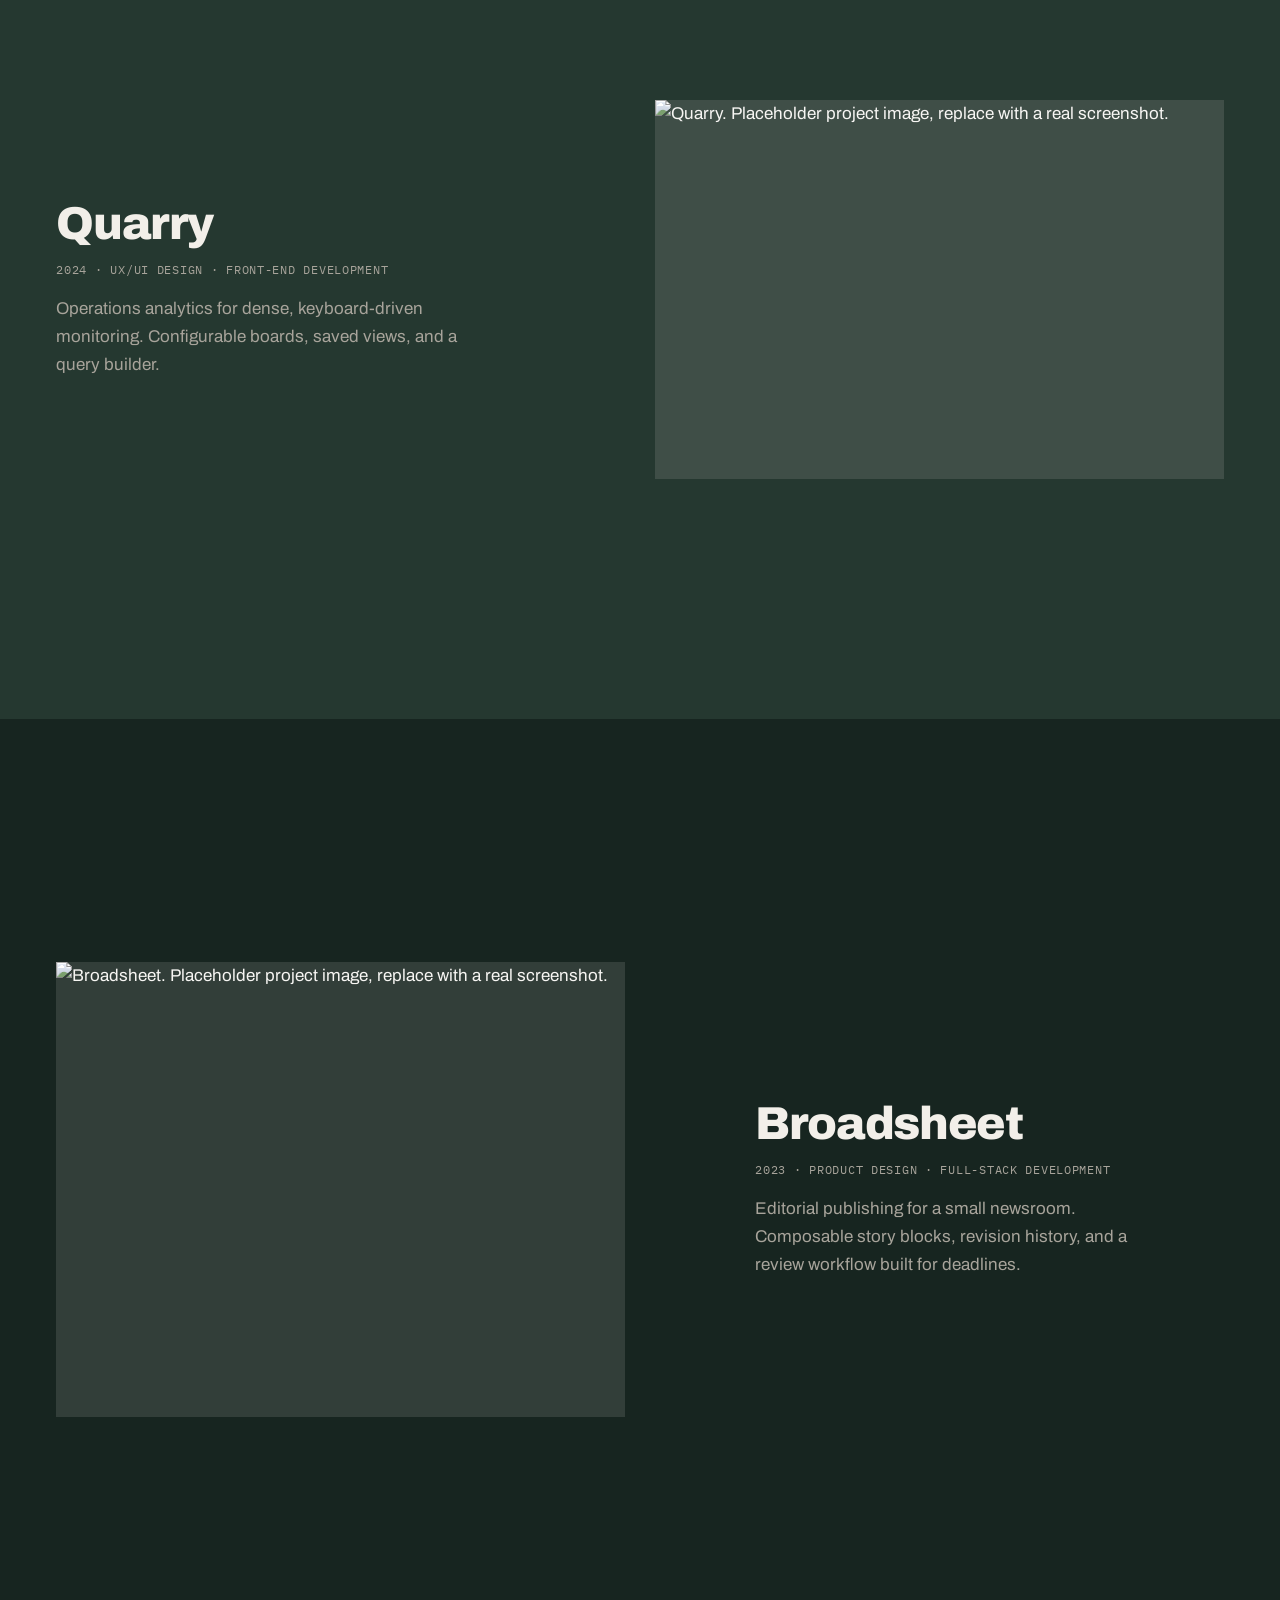
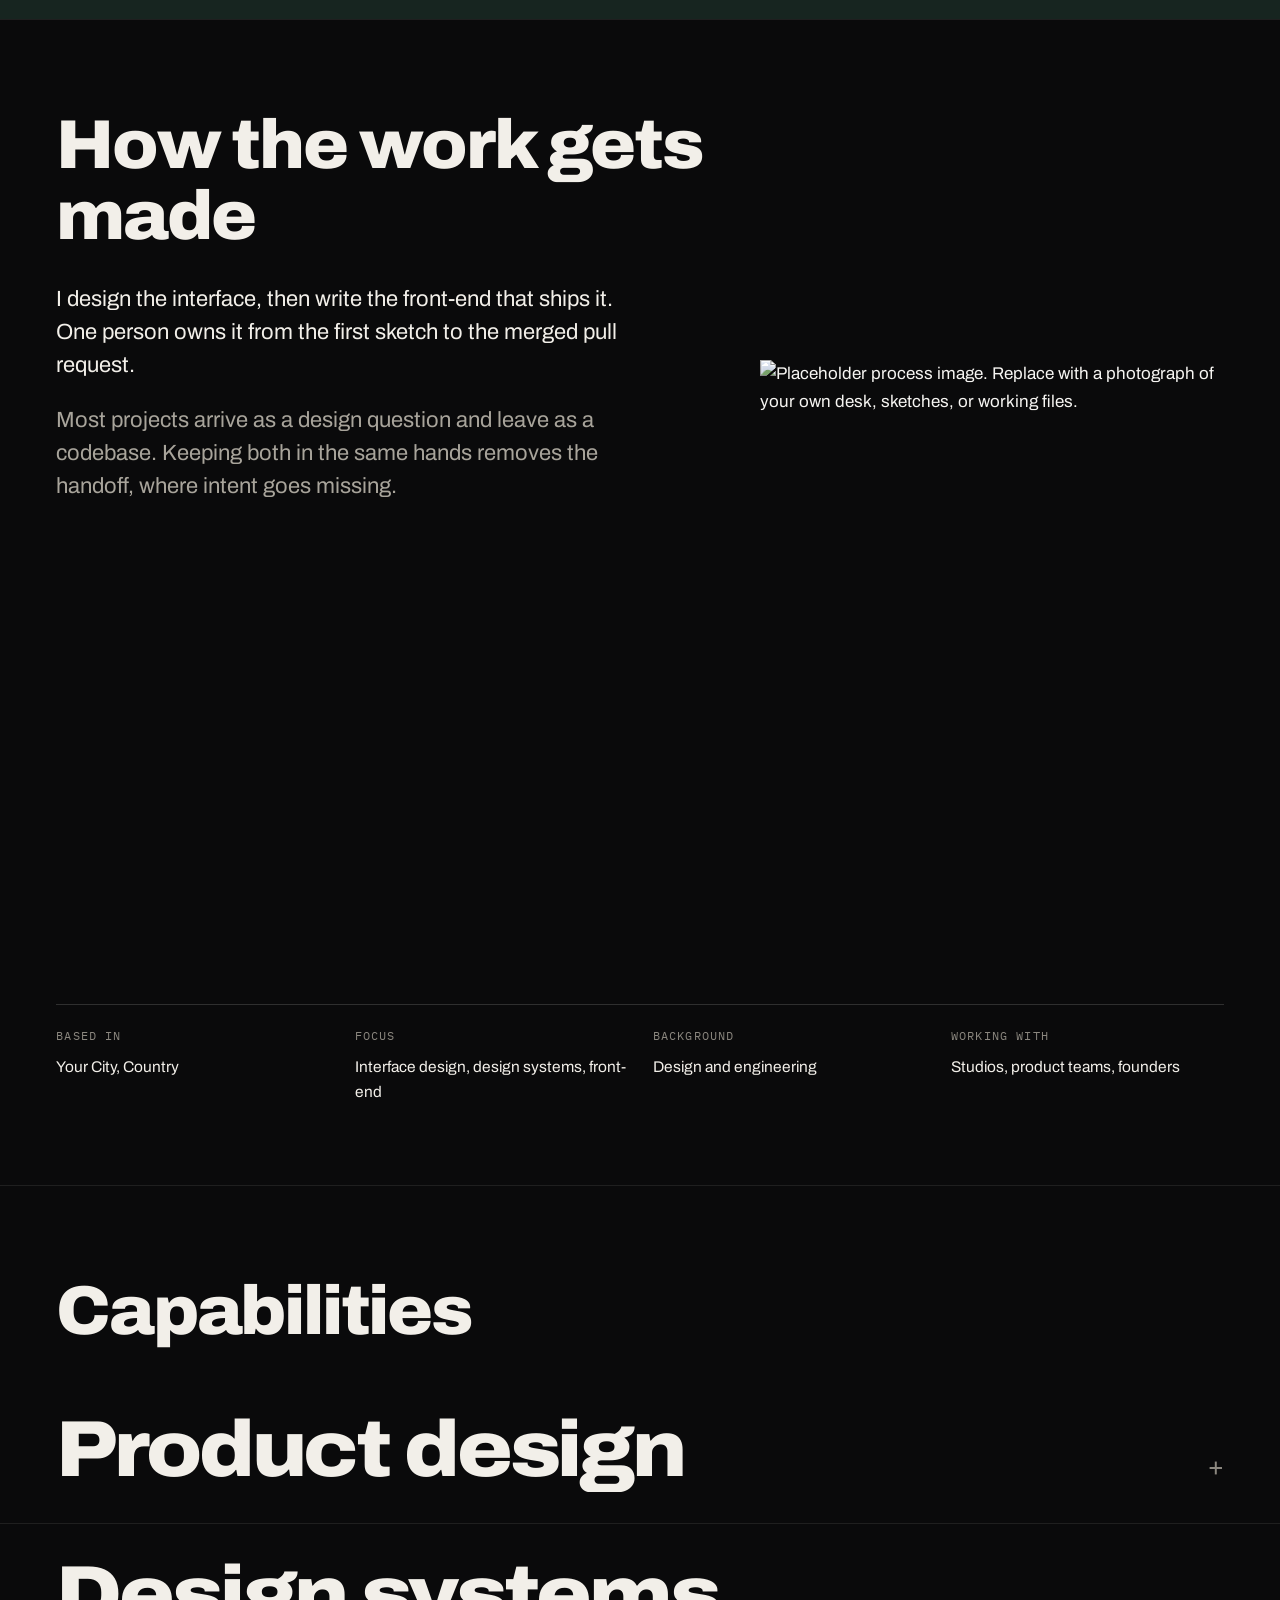
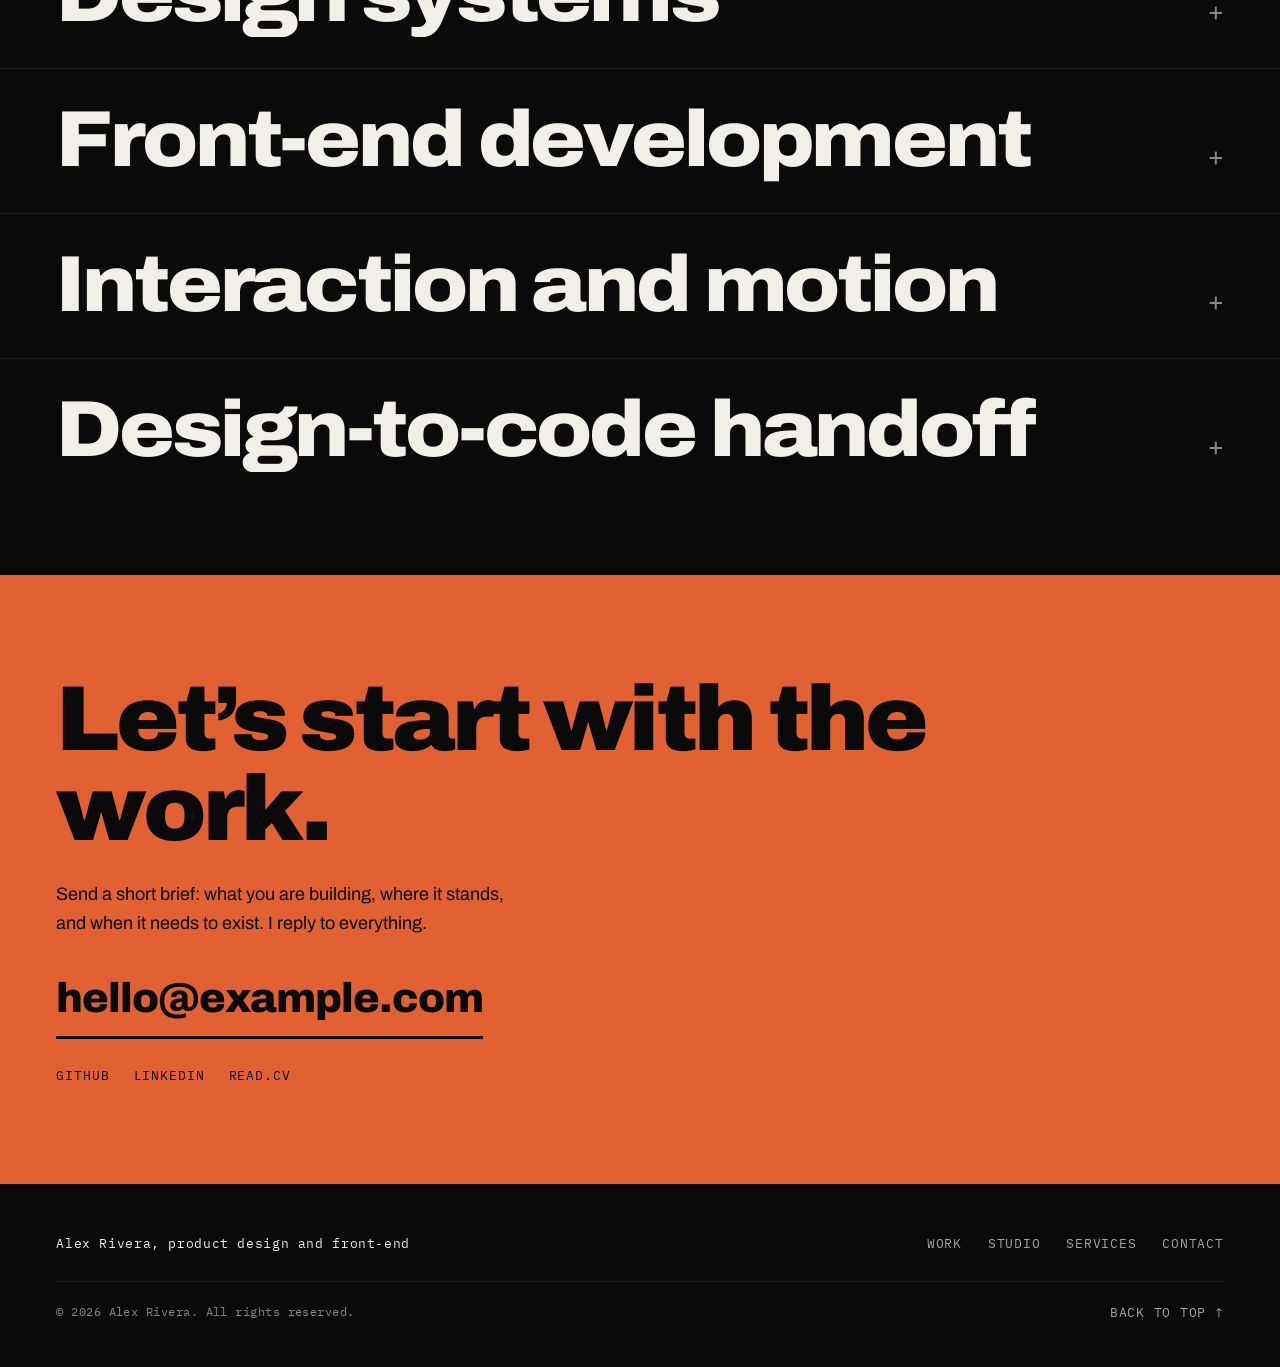
==== commit 5bc2577f: "Validate and harden the 100x rebuild - Desaturate signal to #e16133 (74.4% < 80% rule) holding 5.62:" ====
--- a/index.html
+++ b/index.html
@@ -3,30 +3,41 @@
 <head>
 <meta charset="utf-8">
 <meta name="viewport" content="width=device-width, initial-scale=1">
-<meta name="color-scheme" content="dark light">
-<title>Alex Rivera — Product Designer &amp; Front-end Developer</title>
+<meta name="color-scheme" content="dark">
+<meta name="theme-color" content="#0a0a0b">
+<title>Alex Rivera - Product Designer &amp; Front-end Developer</title>
 <meta name="description" content="Portfolio of Alex Rivera, product designer and front-end developer. Selected work in interface design, design systems, and front-end engineering.">
+
+<meta property="og:type" content="website">
+<meta property="og:title" content="Alex Rivera - Product Designer &amp; Front-end Developer">
+<meta property="og:description" content="Selected work in interface design, design systems, and front-end engineering.">
+<meta property="og:image" content="https://bears-glossary-developmental-navigate.trycloudflare.com/og.png">
+<meta name="twitter:card" content="summary_large_image">
 
 <!--
   ============================================================================
-  PLACEHOLDER CONTENT — REPLACE BEFORE PUBLISHING
+  PLACEHOLDER CONTENT - REPLACE BEFORE PUBLISHING
   ----------------------------------------------------------------------------
-  · Identity .......... "Alex Rivera" (header, hero, contact, footer, <title>)
-  · Projects .......... four sample case studies in #work — swap titles, role,
-                        years, summaries and images for your real work
-  · Contact ........... hello@example.com and all social hrefs in #contact/footer
+  · Identity .......... "Alex Rivera" (header, hero, contact, footer, <title>,
+                        og:title) and the AR monogram in favicon.svg
+  · Projects .......... four sample entries in #work: Northwind Transit,
+                        Ledger, Quarry, Broadsheet. Swap titles, roles, years,
+                        summaries and images for your real work. When you add
+                        real case studies, turn each project title into a link.
+  · Contact ........... hello@example.com and all social hrefs in #contact
+  · Audience meta ...... og:image points at the current (ephemeral) tunnel URL;
+                        switch it to your final domain when you go live.
   · Imagery ........... all <img> use Unsplash placeholder photos (Unsplash
                         License, https://unsplash.com/license). Replace with
-                        your own project imagery and update each alt text —
-                        alt text currently describes the placeholder role.
+                        your own imagery and rewrite each alt text.
   · Do not publish invented clients, metrics, awards or testimonials.
   ============================================================================
 -->
 
-<link rel="preconnect" href="https://fonts.googleapis.com">
-<link rel="preconnect" href="https://fonts.gstatic.com" crossorigin>
+<link rel="icon" href="favicon.svg" type="image/svg+xml">
+<link rel="preload" href="fonts/Archivo-100-900-latin-var.woff2" as="font" type="font/woff2" crossorigin>
 <link rel="preconnect" href="https://images.unsplash.com" crossorigin>
-<link href="https://fonts.googleapis.com/css2?family=Archivo:wght@500;600;700;800;900&family=IBM+Plex+Mono:wght@400;500&family=Inter:wght@400;500&display=swap" rel="stylesheet">
+<link rel="stylesheet" href="fonts.css">
 <link rel="stylesheet" href="styles.css">
 
 <script>document.documentElement.className = "js";</script>
@@ -54,6 +65,8 @@
       <li><a href="#contact">Contact</a></li>
     </ul>
   </nav>
+
+  <span class="site-header__progress" aria-hidden="true"></span>
 </header>
 
 <main id="main">
@@ -63,147 +76,138 @@
     <div class="hero__media">
       <img
         src="https://images.unsplash.com/photo-1498050108023-c5249f4df085?auto=format&fit=crop&w=2000&q=72"
-        alt="Placeholder hero image showing a laptop with code — replace with your own work."
+        alt="Placeholder hero image. Replace with a photograph of your own work."
         width="2000" height="1333" fetchpriority="high" decoding="async">
     </div>
     <div class="hero__scrim" aria-hidden="true"></div>
 
     <div class="hero__inner">
-      <ul class="hero__meta" data-anim="fade">
-        <li>Product design</li>
-        <li>Front-end development</li>
-        <li>Available for select work — 2026</li>
-      </ul>
-
       <div class="hero__body">
-        <p class="eyebrow" data-anim="fade">Portfolio — 2026</p>
-        <h1 class="hero__title" id="hero-title" data-split>
-          I design the interface, then I build it.
-        </h1>
-        <p class="hero__lede" data-anim="fade">
+        <h1 class="hero__title" id="hero-title" data-split>Design it, then build it.</h1>
+        <p class="hero__lede">
           Alex Rivera is a product designer and front-end developer working across
-          design systems, interface architecture, and production React. The work
-          below is shown before the story is told.
+          design systems, interface architecture, and production React.
         </p>
+        <div class="hero__cta">
+          <a class="btn btn--solid" href="#work">Work <span aria-hidden="true">&rarr;</span></a>
+          <a class="btn btn--line" href="#contact">Contact</a>
+        </div>
       </div>
     </div>
   </section>
+
+  <!-- ===================== CAPABILITY STRIP ===================== -->
+  <div class="strip">
+    <p class="sr-only">
+      Capabilities: interface design, design systems, front-end engineering,
+      interaction and motion, accessibility, prototyping.
+    </p>
+    <div class="strip__track" aria-hidden="true">
+      <div class="strip__set">
+        <span class="strip__item">Interface design</span>
+        <span class="strip__item">Design systems</span>
+        <span class="strip__item">Front-end engineering</span>
+        <span class="strip__item">Interaction and motion</span>
+        <span class="strip__item">Accessibility</span>
+        <span class="strip__item">Prototyping</span>
+      </div>
+      <div class="strip__set">
+        <span class="strip__item">Interface design</span>
+        <span class="strip__item">Design systems</span>
+        <span class="strip__item">Front-end engineering</span>
+        <span class="strip__item">Interaction and motion</span>
+        <span class="strip__item">Accessibility</span>
+        <span class="strip__item">Prototyping</span>
+      </div>
+    </div>
+  </div>
 
   <!-- ===================== SELECTED WORK ===================== -->
   <section class="work" id="work" aria-labelledby="work-title">
     <header class="section-head">
-      <p class="section-head__index">01 / Selected work</p>
       <h2 class="section-head__title" id="work-title" data-split>Selected work</h2>
-      <p class="section-head__note">
-        Four projects, each treated as its own chapter. Title, role, year, and link
-        are readable without hovering.
-      </p>
     </header>
 
     <ol class="projects">
 
       <!-- Project 01 -->
-      <li class="project project--field-sand">
-        <div class="project__meta">
-          <span class="project__index">01</span>
-          <span class="project__year">2025</span>
-        </div>
-        <div class="project__body">
-          <h3 class="project__title" data-split>Northwind Transit</h3>
-          <p class="project__role">Product design · Front-end development</p>
-          <p class="project__summary">
-            Wayfinding and ticketing application for a regional transit network.
-            Journey planning, live departures, and accessible fare purchase.
-          </p>
-          <a class="project__action" href="#contact">
-            <span>View case study</span>
-            <span aria-hidden="true">→</span>
-          </a>
-        </div>
-        <figure class="project__media">
-          <img
-            src="https://images.unsplash.com/photo-1551650975-87deedd944c3?auto=format&fit=crop&w=1400&q=70"
-            alt="Placeholder image for the Northwind Transit project — replace with a real project screenshot."
-            width="1400" height="1050" loading="lazy" decoding="async">
-        </figure>
+      <li class="project project--field-1">
+        <div class="project__inner">
+          <div class="project__body">
+            <h3 class="project__title" data-split>Northwind Transit</h3>
+            <p class="project__role">2025 &middot; Product design &middot; Front-end development</p>
+            <p class="project__summary">
+              Wayfinding and ticketing for a regional transit network. Journey
+              planning, live departures, and accessible fare purchase.
+            </p>
+          </div>
+          <figure class="project__media">
+            <img
+              src="https://images.unsplash.com/photo-1551650975-87deedd944c3?auto=format&fit=crop&w=1400&q=70"
+              alt="Northwind Transit. Placeholder project image, replace with a real screenshot."
+              width="1400" height="1050" loading="lazy" decoding="async">
+          </figure>
+        </div>
       </li>
 
       <!-- Project 02 -->
-      <li class="project project--field-ink">
-        <div class="project__meta">
-          <span class="project__index">02</span>
-          <span class="project__year">2024</span>
-        </div>
-        <div class="project__body">
-          <h3 class="project__title" data-split>Ledger Design System</h3>
-          <p class="project__role">Design systems · React engineering</p>
-          <p class="project__summary">
-            A component library and token pipeline shared between Figma and code.
-            Documentation, contribution model, and visual regression coverage.
-          </p>
-          <a class="project__action" href="#contact">
-            <span>View case study</span>
-            <span aria-hidden="true">→</span>
-          </a>
-        </div>
-        <figure class="project__media">
-          <img
-            src="https://images.unsplash.com/photo-1555066931-4365d14bab8c?auto=format&fit=crop&w=1400&q=70"
-            alt="Placeholder image for the Ledger Design System project — replace with a real project screenshot."
-            width="1400" height="1050" loading="lazy" decoding="async">
-        </figure>
+      <li class="project project--field-2">
+        <div class="project__inner">
+          <div class="project__body">
+            <h3 class="project__title" data-split>Ledger</h3>
+            <p class="project__role">2024 &middot; Design systems &middot; React engineering</p>
+            <p class="project__summary">
+              A component library and token pipeline shared between Figma and
+              code, with documentation and visual regression coverage.
+            </p>
+          </div>
+          <figure class="project__media">
+            <img
+              src="https://images.unsplash.com/photo-1555066931-4365d14bab8c?auto=format&fit=crop&w=1400&q=70"
+              alt="Ledger. Placeholder project image, replace with a real screenshot."
+              width="1400" height="1050" loading="lazy" decoding="async">
+          </figure>
+        </div>
       </li>
 
       <!-- Project 03 -->
-      <li class="project project--field-sage">
-        <div class="project__meta">
-          <span class="project__index">03</span>
-          <span class="project__year">2024</span>
-        </div>
-        <div class="project__body">
-          <h3 class="project__title" data-split>Atlas Console</h3>
-          <p class="project__role">UX/UI design · Front-end development</p>
-          <p class="project__summary">
-            Operations analytics console for dense, keyboard-driven monitoring.
-            Configurable boards, saved views, and a query builder.
-          </p>
-          <a class="project__action" href="#contact">
-            <span>View case study</span>
-            <span aria-hidden="true">→</span>
-          </a>
-        </div>
-        <figure class="project__media">
-          <img
-            src="https://images.unsplash.com/photo-1461749280684-dccba630e2f6?auto=format&fit=crop&w=1400&q=70"
-            alt="Placeholder image for the Atlas Console project — replace with a real project screenshot."
-            width="1400" height="1050" loading="lazy" decoding="async">
-        </figure>
+      <li class="project project--field-3">
+        <div class="project__inner">
+          <div class="project__body">
+            <h3 class="project__title" data-split>Quarry</h3>
+            <p class="project__role">2024 &middot; UX/UI design &middot; Front-end development</p>
+            <p class="project__summary">
+              Operations analytics for dense, keyboard-driven monitoring.
+              Configurable boards, saved views, and a query builder.
+            </p>
+          </div>
+          <figure class="project__media">
+            <img
+              src="https://images.unsplash.com/photo-1461749280684-dccba630e2f6?auto=format&fit=crop&w=1400&q=70"
+              alt="Quarry. Placeholder project image, replace with a real screenshot."
+              width="1400" height="1050" loading="lazy" decoding="async">
+          </figure>
+        </div>
       </li>
 
       <!-- Project 04 -->
-      <li class="project project--field-ink">
-        <div class="project__meta">
-          <span class="project__index">04</span>
-          <span class="project__year">2023</span>
-        </div>
-        <div class="project__body">
-          <h3 class="project__title" data-split>Field Notes</h3>
-          <p class="project__role">Product design · Full-stack development</p>
-          <p class="project__summary">
-            Editorial publishing tool for a small newsroom. Composable story blocks,
-            revision history, and a review workflow built for deadlines.
-          </p>
-          <a class="project__action" href="#contact">
-            <span>View case study</span>
-            <span aria-hidden="true">→</span>
-          </a>
-        </div>
-        <figure class="project__media">
-          <img
-            src="https://images.unsplash.com/photo-1454165804606-c3d57bc86b40?auto=format&fit=crop&w=1400&q=70"
-            alt="Placeholder image for the Field Notes project — replace with a real project screenshot."
-            width="1400" height="1050" loading="lazy" decoding="async">
-        </figure>
+      <li class="project project--field-4">
+        <div class="project__inner">
+          <div class="project__body">
+            <h3 class="project__title" data-split>Broadsheet</h3>
+            <p class="project__role">2023 &middot; Product design &middot; Full-stack development</p>
+            <p class="project__summary">
+              Editorial publishing for a small newsroom. Composable story blocks,
+              revision history, and a review workflow built for deadlines.
+            </p>
+          </div>
+          <figure class="project__media">
+            <img
+              src="https://images.unsplash.com/photo-1454165804606-c3d57bc86b40?auto=format&fit=crop&w=1400&q=70"
+              alt="Broadsheet. Placeholder project image, replace with a real screenshot."
+              width="1400" height="1050" loading="lazy" decoding="async">
+          </figure>
+        </div>
       </li>
 
     </ol>
@@ -212,36 +216,33 @@
   <!-- ===================== STUDIO ===================== -->
   <section class="studio" id="studio" aria-labelledby="studio-title">
     <header class="section-head">
-      <p class="section-head__index">02 / Studio</p>
       <h2 class="section-head__title" id="studio-title" data-split>How the work gets made</h2>
     </header>
 
     <div class="studio__grid">
       <div class="studio__statement">
-        <p data-anim="fade">
-          I work the way an editor works: decide what the page is arguing, cut
-          everything that does not argue it, then set the type. Interfaces are the
-          same problem with more states.
+        <p data-anim>
+          I design the interface, then write the front-end that ships it. One
+          person owns it from the first sketch to the merged pull request.
         </p>
-        <p data-anim="fade">
-          Most projects arrive as a design question and leave as a codebase, so I
-          keep both in the same hands. That removes the translation layer where
-          intent usually goes missing.
+        <p data-anim>
+          Most projects arrive as a design question and leave as a codebase.
+          Keeping both in the same hands removes the handoff, where intent goes
+          missing.
         </p>
       </div>
 
-      <figure class="studio__media" data-anim="reveal">
+      <figure class="studio__media" data-anim>
         <img
           src="https://images.unsplash.com/photo-1517245386807-bb43f82c33c4?auto=format&fit=crop&w=1200&q=70"
-          alt="Placeholder process image — replace with a photograph of your own desk, sketches, or working files."
+          alt="Placeholder process image. Replace with a photograph of your own desk, sketches, or working files."
           width="1200" height="1500" loading="lazy" decoding="async">
-        <figcaption>Process, not presentation — replace with your own working files.</figcaption>
       </figure>
 
-      <dl class="studio__facts" data-anim="fade">
+      <dl class="studio__facts" data-anim>
         <div><dt>Based in</dt><dd>Your City, Country</dd></div>
         <div><dt>Focus</dt><dd>Interface design, design systems, front-end</dd></div>
-        <div><dt>Background</dt><dd>Design and engineering, in that order</dd></div>
+        <div><dt>Background</dt><dd>Design and engineering</dd></div>
         <div><dt>Working with</dt><dd>Studios, product teams, founders</dd></div>
       </dl>
     </div>
@@ -250,7 +251,6 @@
   <!-- ===================== SERVICES ===================== -->
   <section class="services" id="services" aria-labelledby="services-title">
     <header class="section-head">
-      <p class="section-head__index">03 / Services</p>
       <h2 class="section-head__title" id="services-title" data-split>Capabilities</h2>
     </header>
 
@@ -259,8 +259,9 @@
         <details class="service">
           <summary><span class="service__name">Product design</span><span class="service__cue" aria-hidden="true">+</span></summary>
           <div class="service__detail">
-            <p>End-to-end interface work: flows, wireframes, high-fidelity screens,
-            states, and the edge cases that decide whether a product feels finished.</p>
+            <p>End-to-end interface work: flows, wireframes, high-fidelity
+            screens, states, and the edge cases that decide whether a product
+            feels finished.</p>
           </div>
         </details>
       </li>
@@ -268,8 +269,8 @@
         <details class="service">
           <summary><span class="service__name">Design systems</span><span class="service__cue" aria-hidden="true">+</span></summary>
           <div class="service__detail">
-            <p>Tokens, components, documentation, and contribution rules that keep
-            design and code describing the same thing.</p>
+            <p>Tokens, components, documentation, and contribution rules that
+            keep design and code describing the same thing.</p>
           </div>
         </details>
       </li>
@@ -284,10 +285,10 @@
       </li>
       <li>
         <details class="service">
-          <summary><span class="service__name">Interaction &amp; motion</span><span class="service__cue" aria-hidden="true">+</span></summary>
-          <div class="service__detail">
-            <p>Choreography with a reason: transitions that explain a state change,
-            built with GSAP, and fully bypassed under reduced motion.</p>
+          <summary><span class="service__name">Interaction and motion</span><span class="service__cue" aria-hidden="true">+</span></summary>
+          <div class="service__detail">
+            <p>Transitions that explain a state change rather than decorate it,
+            built with GSAP and skipped entirely under reduced motion.</p>
           </div>
         </details>
       </li>
@@ -295,8 +296,9 @@
         <details class="service">
           <summary><span class="service__name">Design-to-code handoff</span><span class="service__cue" aria-hidden="true">+</span></summary>
           <div class="service__detail">
-            <p>I take the file I drew and ship it, which makes the handoff a
-            conversation with myself rather than a document.</p>
+            <p>I take the file I drew and ship it, so there is no specification
+            to interpret. The design and build stay in agreement by
+            construction.</p>
           </div>
         </details>
       </li>
@@ -305,11 +307,10 @@
 
   <!-- ===================== CONTACT ===================== -->
   <section class="contact" id="contact" aria-labelledby="contact-title">
-    <p class="contact__index">04 / Contact</p>
-    <h2 class="contact__title" id="contact-title" data-split>Let's start with the work.</h2>
+    <h2 class="contact__title" id="contact-title" data-split>Let&rsquo;s start with the work.</h2>
     <p class="contact__lede">
-      Send a short brief — what you are building, where it stands, and when it needs
-      to exist. I reply to everything.
+      Send a short brief: what you are building, where it stands, and when it
+      needs to exist. I reply to everything.
     </p>
     <a class="contact__action" href="mailto:hello@example.com">hello@example.com</a>
     <ul class="contact__alt">
@@ -323,7 +324,7 @@
 
 <footer class="site-footer">
   <div class="site-footer__row">
-    <p class="site-footer__brand">Alex Rivera — Product design &amp; front-end</p>
+    <p class="site-footer__brand">Alex Rivera, product design and front-end</p>
     <nav aria-label="Footer">
       <ul>
         <li><a href="#work">Work</a></li>
@@ -334,9 +335,8 @@
     </nav>
   </div>
   <div class="site-footer__row site-footer__row--fine">
-    <p>Your City, Country · Remote worldwide</p>
-    <p>© 2026 Alex Rivera. All rights reserved.</p>
-    <p><a href="#top">Back to top ↑</a></p>
+    <p>&copy; 2026 Alex Rivera. All rights reserved.</p>
+    <p><a href="#top">Back to top &uarr;</a></p>
   </div>
 </footer>
 
--- a/fonts.css
+++ b/fonts.css
@@ -0,0 +1,25 @@
+@font-face {
+  font-family: 'Archivo';
+  font-style: normal;
+  font-weight: 100 900;
+  font-stretch: 62% 125%;
+  font-display: swap;
+  src: url(fonts/Archivo-100-900-latin-var.woff2) format('woff2');
+  unicode-range: U+0000-00FF, U+0131, U+0152-0153, U+02BB-02BC, U+02C6, U+02DA, U+02DC, U+0304, U+0308, U+0329, U+2000-206F, U+20AC, U+2122, U+2191, U+2193, U+2212, U+2215, U+FEFF, U+FFFD;
+}
+@font-face {
+  font-family: 'IBM Plex Mono';
+  font-style: normal;
+  font-weight: 400;
+  font-display: swap;
+  src: url(fonts/IBMPlexMono-400-latin-static.woff2) format('woff2');
+  unicode-range: U+0000-00FF, U+0131, U+0152-0153, U+02BB-02BC, U+02C6, U+02DA, U+02DC, U+0304, U+0308, U+0329, U+2000-206F, U+20AC, U+2122, U+2191, U+2193, U+2212, U+2215, U+FEFF, U+FFFD;
+}
+@font-face {
+  font-family: 'IBM Plex Mono';
+  font-style: normal;
+  font-weight: 500;
+  font-display: swap;
+  src: url(fonts/IBMPlexMono-500-latin-static.woff2) format('woff2');
+  unicode-range: U+0000-00FF, U+0131, U+0152-0153, U+02BB-02BC, U+02C6, U+02DA, U+02DC, U+0304, U+0308, U+0329, U+2000-206F, U+20AC, U+2122, U+2191, U+2193, U+2212, U+2215, U+FEFF, U+FFFD;
+}
--- a/styles.css
+++ b/styles.css
@@ -1,55 +1,85 @@
 /* =========================================================================
-   Dark editorial portfolio — visual system
-   Grid: 12 col · 40–64px desktop edges · hairline rules · near no shadow
+   Dark editorial portfolio - visual system
+   Grid: 12 col · shell 20-64px · hairlines organise content · radius: 0
+   Type: Archivo variable (wdth 62-125, wght 100-900) + IBM Plex Mono
+   ---------------------------------------------------------------------
+   Z-INDEX SCALE
+     100  site header
+      90  grain overlay (fixed, pointer-events none)
+       2  hero content
+       1  hero scrim
+       0  hero media
    ========================================================================= */
 
 :root {
-  /* Frame */
-  --ink:        #0a0a0b;   /* near-black shell */
+  /* Shell */
+  --ink:        #0a0a0b;
   --ink-2:      #101012;
   --ink-3:      #17171a;
-  --paper:      #f2efe9;   /* warm white */
+  --paper:      #f2efe9;
   --paper-dim:  #a8a49b;
-  --paper-faint:#8b877f;   /* ≥4.5:1 on ink — passes AA at 11.5px */
-  --line:       rgba(242, 239, 233, 0.14);
-  --line-soft:  rgba(242, 239, 233, 0.08);
-
-  /* Muted colour fields — one per project chapter */
-  --sand:  #cbc3b4;
-  --sage:  #b9c0b5;
-  --on-field: #16150f;
-
-  /* Single signal colour, reserved for the contact chapter */
-  --signal: #ff4d17;
-
-  --shell: clamp(20px, 4.4vw, 64px);   /* 40–64px desktop edges */
+  --paper-faint:#8b877f;   /* 5.53:1 on ink */
+  --line:       rgba(242, 239, 233, .16);
+  --line-soft:  rgba(242, 239, 233, .09);
+
+  /* Colour fields - ONE dark family, four tints (L* 13 to 22). Deliberately
+     all dark: a light chapter between dark ones breaks the page theme lock, so
+     no field may leave the dark range. The step between tints reads as
+     section-level variation rather than a theme change, and every tint keeps
+     enough distance from the ink container for the sticky-stack frame to stay
+     visible when a chapter scales back. */
+  --field-1: #22332a;
+  --field-2: #1a2a22;
+  --field-3: #253830;
+  --field-4: #172520;
+
+  /* The single accent, used identically everywhere. HSL saturation 74%. */
+  --signal: #e16133;
+  --focus:  var(--signal);
+
+  --header-h: 60px;
+  --shell: clamp(20px, 4.4vw, 64px);
   --gap: clamp(16px, 2vw, 28px);
 
   --display: "Archivo", "Helvetica Neue", Arial, sans-serif;
-  --text: "Inter", system-ui, -apple-system, "Segoe UI", sans-serif;
   --mono: "IBM Plex Mono", ui-monospace, SFMono-Regular, Menlo, monospace;
 
   --ease: cubic-bezier(.22, .61, .36, 1);
-  --ctrl: 190ms var(--ease);
-  --enter: 640ms var(--ease);
+  --ctrl: 180ms var(--ease);
+  --enter: 680ms var(--ease);
 }
 
 *, *::before, *::after { box-sizing: border-box; }
 
 html {
   -webkit-text-size-adjust: 100%;
-  scroll-behavior: smooth;
-}
+  /* Lenis is the only smooth-scroll engine when JS runs. Without JS the
+     no-js class keeps native smooth anchors working. */
+}
+html.no-js { scroll-behavior: smooth; }
 
 body {
   margin: 0;
   background: var(--ink);
   color: var(--paper);
-  font-family: var(--text);
+  font-family: var(--display);
   font-size: clamp(15px, .55vw + 13.5px, 17px);
+  font-weight: 400;
   line-height: 1.62;
   -webkit-font-smoothing: antialiased;
-  overflow-x: hidden;
+  text-rendering: optimizeLegibility;
+}
+
+/* Film grain: fixed, pointer-events none, painted once. Never on a
+   scrolling container. */
+body::after {
+  content: "";
+  position: fixed;
+  inset: 0;
+  z-index: 90;
+  pointer-events: none;
+  opacity: .05;
+  background-image: url("data:image/svg+xml,%3Csvg xmlns='http://www.w3.org/2000/svg' width='180' height='180'%3E%3Cfilter id='n'%3E%3CfeTurbulence type='fractalNoise' baseFrequency='0.85' numOctaves='3' stitchTiles='stitch'/%3E%3C/filter%3E%3Crect width='180' height='180' filter='url(%23n)'/%3E%3C/svg%3E");
 }
 
 img { display: block; max-width: 100%; height: auto; }
@@ -58,22 +88,33 @@
 ul, ol, dl { margin: 0; padding: 0; list-style: none; }
 a { color: inherit; }
 
+section[id] { scroll-margin-top: calc(var(--header-h) + 10px); }
+
 :focus-visible {
-  outline: 2px solid var(--signal);
+  outline: 2px solid var(--focus);
   outline-offset: 3px;
-  border-radius: 2px;
+}
+
+.sr-only {
+  position: absolute;
+  width: 1px; height: 1px;
+  padding: 0; margin: -1px;
+  overflow: hidden;
+  clip-path: inset(50%);
+  white-space: nowrap;
+  border: 0;
 }
 
 .skip-link {
   position: fixed;
   top: 8px; left: 8px;
   z-index: 200;
-  transform: translateY(-160%);
+  transform: translateY(-200%);
   background: var(--signal);
   color: var(--ink);
   font-family: var(--mono);
   font-size: 13px;
-  padding: 10px 16px;
+  padding: 11px 16px;
   text-decoration: none;
 }
 .skip-link:focus { transform: none; }
@@ -88,16 +129,26 @@
   align-items: center;
   justify-content: space-between;
   gap: var(--gap);
-  padding: 14px var(--shell);
-  background: color-mix(in srgb, var(--ink) 84%, transparent);
+  min-height: var(--header-h);
+  padding: 0 var(--shell);
+  background: color-mix(in srgb, var(--ink) 86%, transparent);
   backdrop-filter: blur(14px);
   -webkit-backdrop-filter: blur(14px);
   border-bottom: 1px solid var(--line-soft);
 }
 
+.site-header__progress {
+  position: absolute;
+  left: 0; bottom: -1px;
+  width: 100%; height: 2px;
+  background: var(--signal);
+  transform: scaleX(0);
+  transform-origin: 0 50%;
+}
+
 .brand {
   display: inline-flex;
-  align-items: baseline;
+  align-items: center;
   gap: 10px;
   text-decoration: none;
   font-family: var(--mono);
@@ -127,7 +178,7 @@
   text-transform: uppercase;
   text-decoration: none;
   color: var(--paper-dim);
-  padding: 4px 0;
+  padding: 5px 0;
   border-bottom: 1px solid transparent;
   transition: color var(--ctrl), border-color var(--ctrl);
 }
@@ -155,198 +206,247 @@
 
 .hero {
   position: relative;
-  min-height: clamp(560px, 92svh, 1000px);
-  display: flex;
-  align-items: flex-end;
-  padding: clamp(90px, 14vh, 170px) var(--shell) clamp(36px, 5vh, 64px);
+  min-height: calc(100svh - var(--header-h));
+  display: grid;
+  grid-template-columns: minmax(0, 1.18fr) minmax(0, .82fr);
+  align-items: stretch;
+  isolation: isolate;
   overflow: hidden;
-  isolation: isolate;
-}
-.hero__media { position: absolute; inset: 0; z-index: -2; }
+}
+
+.hero__media {
+  grid-column: 2;
+  grid-row: 1;
+  position: relative;
+  overflow: hidden;
+  background: var(--ink-2);
+  border-left: 1px solid var(--line);
+}
 .hero__media img {
+  position: absolute;
+  inset: 0;
   width: 100%; height: 100%;
   object-fit: cover;
   object-position: 50% 42%;
-  filter: grayscale(.35) contrast(1.06) brightness(.62);
-}
+  filter: grayscale(.55) contrast(1.06) brightness(.92);
+}
+
 .hero__scrim {
-  position: absolute; inset: 0; z-index: -1;
-  background:
-    linear-gradient(to top, var(--ink) 2%, rgba(10,10,11,.72) 34%, rgba(10,10,11,.28) 72%),
-    linear-gradient(to right, rgba(10,10,11,.7), transparent 62%);
+  display: none;
+  position: absolute;
+  inset: 0;
+  z-index: 1;
+  background: linear-gradient(to top, var(--ink) 3%, rgba(10,10,11,.9) 34%, rgba(10,10,11,.6) 100%);
 }
 
 .hero__inner {
+  grid-column: 1;
+  grid-row: 1;
+  align-self: center;
+  position: relative;
+  z-index: 2;
   width: 100%;
-  max-width: 1600px;
+  padding: clamp(34px, 6vh, 72px) var(--shell);
+}
+
+.hero__title {
+  font-size: clamp(2.5rem, 7vw, 6.25rem);
+  font-weight: 900;
+  line-height: 1.02;
+  letter-spacing: -.035em;
+  font-stretch: 106%;
+  max-width: 14ch;
+  text-wrap: balance;
+}
+
+.hero__lede {
+  margin-top: clamp(18px, 2.6vh, 30px);
+  max-width: 44ch;
+  color: var(--paper-dim);
+  font-size: clamp(15px, .7vw + 14px, 18px);
+}
+
+.hero__cta {
+  display: flex;
+  flex-wrap: wrap;
+  gap: 12px;
+  margin-top: clamp(24px, 3.4vh, 40px);
+}
+
+.btn {
+  display: inline-flex;
+  align-items: center;
+  gap: 10px;
+  font-family: var(--mono);
+  font-size: 12.5px;
+  letter-spacing: .1em;
+  text-transform: uppercase;
+  text-decoration: none;
+  padding: 15px 26px;
+  border: 1px solid transparent;
+  transition: background var(--ctrl), color var(--ctrl), border-color var(--ctrl);
+}
+.btn:active { transform: translateY(1px); }
+.btn--solid { background: var(--paper); color: var(--ink); border-color: var(--paper); }
+.btn--solid:hover { background: var(--signal); border-color: var(--signal); color: var(--ink); }
+.btn--line { background: transparent; color: var(--paper); border-color: var(--line); }
+.btn--line:hover { border-color: var(--paper); }
+
+/* ---------------------------------------------------- capability strip */
+
+.strip {
+  overflow: hidden;
+  background: var(--ink-2);
+  border-block: 1px solid var(--line-soft);
+  padding: clamp(20px, 2.6vw, 34px) 0;
+}
+.strip__track {
+  display: flex;
+  width: max-content;
+  animation: strip-run 42s linear infinite;
+}
+.strip:hover .strip__track { animation-play-state: paused; }
+.strip__set { display: flex; flex: none; align-items: baseline; }
+.strip__item {
+  font-family: var(--display);
+  font-weight: 800;
+  font-stretch: 112%;
+  font-size: clamp(1.5rem, 4vw, 3.2rem);
+  line-height: 1.1;
+  letter-spacing: -.025em;
+  color: var(--paper);
+  white-space: nowrap;
+  padding-inline: clamp(14px, 1.8vw, 28px);
+}
+.strip__item::after {
+  content: "\00b7";
+  margin-left: clamp(28px, 3.6vw, 56px);
+  color: var(--signal);
+}
+
+@keyframes strip-run {
+  to { transform: translate3d(-50%, 0, 0); }
+}
+
+/* --------------------------------------------------------- section heads */
+
+.section-head {
+  padding: clamp(64px, 10vh, 132px) var(--shell) clamp(22px, 3.5vh, 44px);
+  border-top: 1px solid var(--line-soft);
+}
+.section-head__title {
+  font-size: clamp(2rem, 5.4vw, 4.4rem);
+  font-weight: 850;
+  line-height: 1.03;
+  letter-spacing: -.032em;
+  font-stretch: 104%;
+  max-width: 16ch;
+}
+
+/* -------------------------------------------------------------- projects */
+
+.projects { position: relative; background: var(--ink); }
+
+.project {
+  --field: var(--field-1);
+  --dim: var(--paper-dim);
+  --rule: rgba(242, 239, 233, .18);
+  --focus: var(--signal);
+  background: var(--field);
+  color: var(--paper);
+  padding: clamp(28px, 4vw, 52px) var(--shell);
+}
+/* Four tints of one dark green family. The step between them is small enough
+   to read as section-level variation, never as a theme change, and every tint
+   stays lighter than the ink container so the sticky-stack frame reads. */
+.project--field-1 { --field: var(--field-1); }
+.project--field-2 { --field: var(--field-2); }
+.project--field-3 { --field: var(--field-3); }
+.project--field-4 { --field: var(--field-4); }
+
+.project__inner {
+  width: 100%;
+  max-width: 1500px;
   margin-inline: auto;
   display: grid;
-  gap: clamp(30px, 6vh, 70px);
-}
-
-.hero__meta {
-  display: flex;
-  flex-wrap: wrap;
-  gap: 8px 26px;
+  grid-template-columns: repeat(12, minmax(0, 1fr));
+  gap: clamp(18px, 2.4vw, 38px);
+  align-items: center;
+}
+
+/* Mobile-first: copy then plate, both full width. */
+.project__body  { grid-column: 1 / -1; grid-row: 1; }
+.project__media {
+  grid-column: 1 / -1;
+  grid-row: 2;
+  margin: 0;
+  aspect-ratio: 4 / 3;
+  overflow: hidden;
+  background: rgba(242, 239, 233, .12);
+}
+.project:nth-child(2) .project__media { aspect-ratio: 16 / 10; }
+.project:nth-child(3) .project__media { aspect-ratio: 3 / 2; }
+.project:nth-child(4) .project__media { aspect-ratio: 5 / 4; }
+
+/* Side-by-side composition, scoped to the widths where the two-column
+   project grid actually exists. The :nth-child alternation outranks the
+   plain class selectors above, so it must never be applied at widths where
+   the layout is stacked. */
+@media (min-width: 900px) {
+  .project__body  { grid-column: 1 / 6;  grid-row: 1; }
+  .project__media { grid-column: 7 / 13; grid-row: 1; }
+  .project:nth-child(even) .project__body  { grid-column: 8 / 13; }
+  .project:nth-child(even) .project__media { grid-column: 1 / 7; }
+}
+
+.project__title {
+  font-size: clamp(1.9rem, 3.6vw, 3.4rem);
+  font-weight: 850;
+  line-height: 1.02;
+  letter-spacing: -.03em;
+  text-wrap: balance;
+}
+.project__role {
+  margin-top: 12px;
   font-family: var(--mono);
   font-size: 12px;
   letter-spacing: .06em;
   text-transform: uppercase;
-  color: var(--paper-dim);
-  padding-bottom: 16px;
-  border-bottom: 1px solid var(--line);
-}
-.hero__meta li { position: relative; }
-.hero__meta li:not(:last-child)::after {
-  content: "";
-  position: absolute;
-  right: -14px; top: 50%;
-  width: 3px; height: 3px;
-  background: var(--signal);
-  transform: translateY(-50%);
-}
-
-.eyebrow {
-  font-family: var(--mono);
-  font-size: 12px;
-  letter-spacing: .14em;
-  text-transform: uppercase;
-  color: var(--signal);
-  margin-bottom: 18px;
-}
-
-.hero__title {
-  font-size: clamp(2.6rem, 8.4vw, 7.4rem);
-  line-height: .96;
-  letter-spacing: -.035em;
-  font-weight: 900;
-  max-width: 17ch;
-  text-wrap: balance;
-}
-
-.hero__lede {
-  margin-top: clamp(20px, 3vh, 32px);
-  max-width: 56ch;
-  color: var(--paper-dim);
-  font-size: clamp(15px, .7vw + 14px, 18px);
-}
-
-/* --------------------------------------------------------- section heads */
-
-.section-head {
-  padding: clamp(70px, 11vh, 140px) var(--shell) clamp(26px, 4vh, 46px);
-  border-top: 1px solid var(--line-soft);
-  display: grid;
-  gap: 16px;
-}
-.section-head__index {
-  font-family: var(--mono);
-  font-size: 12px;
-  letter-spacing: .12em;
-  text-transform: uppercase;
-  color: var(--paper-faint);
-}
-.section-head__title {
-  font-size: clamp(2rem, 5.6vw, 4.6rem);
-  line-height: 1.02;
-  letter-spacing: -.03em;
-  max-width: 18ch;
-}
-.section-head__note {
-  max-width: 46ch;
-  color: var(--paper-dim);
-  font-size: 15px;
-}
-
-/* -------------------------------------------------------------- projects */
-
-.projects {
-  display: grid;
-  gap: 1px;
-  background: var(--line-soft);
-  border-block: 1px solid var(--line-soft);
-}
-
-.project {
-  display: grid;
-  grid-template-columns: minmax(0, 4fr) minmax(0, 4fr) minmax(0, 5fr);
-  gap: clamp(20px, 3vw, 48px);
-  align-items: start;
-  padding: clamp(30px, 4.5vw, 62px) var(--shell);
-  background: var(--ink);
-  color: var(--paper);
-}
-.project--field-sand { background: var(--sand);  color: var(--on-field); }
-.project--field-sage { background: var(--sage);  color: var(--on-field); }
-
-.project__meta {
-  display: flex;
-  justify-content: space-between;
-  gap: 12px;
-  font-family: var(--mono);
-  font-size: 12px;
-  letter-spacing: .1em;
-  text-transform: uppercase;
-  opacity: .62;
-  grid-column: 1 / -1;
-  padding-bottom: 14px;
-  border-bottom: 1px solid currentColor;
-  border-color: color-mix(in srgb, currentColor 26%, transparent);
-}
-
-.project__title {
-  font-size: clamp(1.7rem, 3.4vw, 3rem);
-  line-height: 1.04;
-  letter-spacing: -.025em;
-  text-wrap: balance;
-}
-.project__role {
-  margin-top: 12px;
-  font-family: var(--mono);
-  font-size: 12px;
-  letter-spacing: .05em;
-  text-transform: uppercase;
-  opacity: .72;
+  color: var(--dim);
 }
 .project__summary {
   margin-top: 16px;
-  max-width: 40ch;
-  font-size: 15.5px;
-  opacity: .84;
-}
-.project__action {
-  display: inline-flex;
-  align-items: center;
-  gap: 10px;
-  margin-top: 22px;
-  font-family: var(--mono);
-  font-size: 12.5px;
-  letter-spacing: .08em;
-  text-transform: uppercase;
-  text-decoration: none;
-  padding-bottom: 5px;
-  border-bottom: 1px solid currentColor;
-  transition: gap var(--ctrl), opacity var(--ctrl);
-}
-.project__action:hover { gap: 17px; }
-.project__action span:last-child { transition: transform var(--ctrl); }
-.project__action:hover span:last-child { transform: translateX(3px); }
-
-/* reserve the box before media loads; clip only the image layer */
-.project__media {
-  margin: 0;
-  aspect-ratio: 4 / 3;
-  overflow: hidden;
-  background: color-mix(in srgb, currentColor 8%, transparent);
-}
+  max-width: 42ch;
+  color: var(--dim);
+  font-size: clamp(15px, .5vw + 14px, 17px);
+}
+
 .project__media img {
   width: 100%; height: 100%;
   object-fit: cover;
-  transition: transform 620ms var(--ease);
-  will-change: transform;
+  filter: grayscale(.6) contrast(1.06);
+  transition: transform 700ms var(--ease), filter 700ms var(--ease);
 }
 .project:hover .project__media img,
-.project:focus-within .project__media img { transform: scale(1.02); }
+.project:focus-within .project__media img {
+  transform: scale(1.035);
+  filter: grayscale(.12) contrast(1.06);
+}
+
+/* Sticky-stack chapters: CSS position:sticky does the pinning (robust next
+   to a smooth-scroll engine); GSAP only scrubs the outgoing card's scale.
+   Cards are full-height blocks in flow, so later cards paint over earlier
+   ones and the whole stack leaves together at the end of the container. */
+@media (min-width: 900px) and (prefers-reduced-motion: no-preference) {
+  .project {
+    position: sticky;
+    top: 0;
+    min-height: 100svh;
+    display: flex;
+    align-items: center;
+    padding-block: calc(var(--header-h) + 26px) 44px;
+  }
+}
 
 /* ---------------------------------------------------------------- studio */
 
@@ -354,7 +454,7 @@
   display: grid;
   grid-template-columns: repeat(12, minmax(0, 1fr));
   gap: clamp(26px, 3vw, 52px);
-  padding: 0 var(--shell) clamp(60px, 9vh, 120px);
+  padding: 0 var(--shell) clamp(56px, 9vh, 120px);
   align-items: start;
 }
 .studio__statement {
@@ -363,7 +463,6 @@
   gap: 22px;
   font-size: clamp(17px, 1.15vw + 15px, 22px);
   line-height: 1.5;
-  color: var(--paper);
 }
 .studio__statement p:not(:first-child) { color: var(--paper-dim); }
 
@@ -377,28 +476,17 @@
   width: 100%;
   aspect-ratio: 4 / 5;
   object-fit: cover;
-  filter: grayscale(.5) contrast(1.05);
-}
-.studio__media figcaption {
-  margin-top: 12px;
-  font-family: var(--mono);
-  font-size: 11.5px;
-  letter-spacing: .05em;
-  color: var(--paper-faint);
+  filter: grayscale(.55) contrast(1.05);
 }
 
 .studio__facts {
-  grid-column: 1 / 7;
+  grid-column: 1 / -1;
   display: grid;
-  gap: 0;
+  grid-template-columns: repeat(4, minmax(0, 1fr));
+  gap: clamp(18px, 2vw, 34px);
+  margin-top: clamp(14px, 2vw, 30px);
+  padding-top: 22px;
   border-top: 1px solid var(--line);
-}
-.studio__facts > div {
-  display: grid;
-  grid-template-columns: 10rem 1fr;
-  gap: 14px;
-  padding: 15px 0;
-  border-bottom: 1px solid var(--line-soft);
 }
 .studio__facts dt {
   font-family: var(--mono);
@@ -407,41 +495,41 @@
   text-transform: uppercase;
   color: var(--paper-faint);
 }
-.studio__facts dd { margin: 0; font-size: 15px; }
+.studio__facts dd { margin: 8px 0 0; font-size: 15.5px; }
 
 /* -------------------------------------------------------------- services */
 
-.service-list {
-  border-top: 1px solid var(--line);
-  padding-bottom: clamp(50px, 8vh, 110px);
-}
+.service-list { padding-bottom: clamp(50px, 8vh, 110px); }
 .service-list > li { border-bottom: 1px solid var(--line-soft); }
+.service-list > li:last-child { border-bottom: 0; }
 
 .service summary {
   display: flex;
   align-items: baseline;
-  justify-content: space-between;
   gap: 20px;
   padding: clamp(18px, 2.4vw, 34px) var(--shell);
   cursor: pointer;
   list-style: none;
-  transition: color var(--ctrl), background var(--ctrl);
+  transition: color var(--ctrl);
 }
 .service summary::-webkit-details-marker { display: none; }
 
 .service__name {
+  flex: 1 1 auto;
+  min-width: 0;
   font-family: var(--display);
-  font-weight: 800;
-  font-size: clamp(1.9rem, 6.4vw, 5.4rem);
-  line-height: 1;
-  letter-spacing: -.035em;
+  font-weight: 850;
+  font-stretch: 110%;
+  font-size: clamp(1.5rem, 6.2vw, 5.2rem);
+  line-height: 1.04;
+  letter-spacing: -.04em;
   color: var(--paper);
-  /* edge-aligned mask */
   -webkit-mask-image: linear-gradient(to right, #000 0 var(--reveal, 100%), transparent var(--reveal, 100%));
           mask-image: linear-gradient(to right, #000 0 var(--reveal, 100%), transparent var(--reveal, 100%));
   transition: color var(--ctrl);
 }
 .service__cue {
+  flex: none;
   font-family: var(--mono);
   font-size: clamp(18px, 2vw, 28px);
   color: var(--paper-faint);
@@ -463,47 +551,39 @@
 .contact {
   background: var(--signal);
   color: var(--ink);
-  padding: clamp(64px, 11vh, 150px) var(--shell);
+  padding: clamp(60px, 11vh, 148px) var(--shell);
   display: grid;
   gap: clamp(16px, 2.4vw, 26px);
   justify-items: start;
 }
 .contact :focus-visible { outline-color: var(--ink); }
 
-.contact__index {
-  font-family: var(--mono);
-  font-size: 12px;
-  letter-spacing: .12em;
-  text-transform: uppercase;
-  opacity: .7;
-}
 .contact__title {
-  font-size: clamp(2.4rem, 7.6vw, 6.6rem);
-  line-height: .95;
+  font-size: clamp(2.3rem, 7.2vw, 6.2rem);
+  font-weight: 900;
+  line-height: .98;
   letter-spacing: -.04em;
-  max-width: 14ch;
-  font-weight: 900;
-}
-.contact__lede { max-width: 48ch; font-size: clamp(15px, .7vw + 14px, 18px); }
+  font-stretch: 104%;
+  max-width: 15ch;
+}
+.contact__lede { max-width: 46ch; font-size: clamp(15px, .7vw + 14px, 18px); }
 
 .contact__action {
-  margin-top: clamp(8px, 1.6vw, 18px);
   font-family: var(--display);
-  font-weight: 800;
+  font-weight: 850;
   font-size: clamp(1.3rem, 3.4vw, 2.6rem);
-  letter-spacing: -.02em;
+  letter-spacing: -.025em;
   text-decoration: none;
   border-bottom: 3px solid var(--ink);
   padding-bottom: 4px;
-  transition: opacity var(--ctrl), border-color var(--ctrl);
-}
-.contact__action:hover { opacity: .66; }
+  transition: opacity var(--ctrl);
+}
+.contact__action:hover { opacity: .6; }
 
 .contact__alt {
   display: flex;
   flex-wrap: wrap;
   gap: 10px 24px;
-  margin-top: 6px;
   font-family: var(--mono);
   font-size: 12.5px;
   letter-spacing: .07em;
@@ -521,7 +601,6 @@
 
 .site-footer {
   padding: clamp(34px, 5vh, 64px) var(--shell);
-  border-top: 1px solid var(--line-soft);
   display: grid;
   gap: 24px;
 }
@@ -547,7 +626,6 @@
   font-family: var(--mono);
   font-size: 12.5px;
   letter-spacing: .05em;
-  color: var(--paper);
 }
 .site-footer__row--fine {
   padding-top: 20px;
@@ -562,19 +640,36 @@
    Words are wrapped by JS only. Until then (no JS, or GSAP failed to load)
    headings render as plain text and stay fully visible.                      */
 
-.split-line { overflow: hidden; display: block; }
 .split-word { display: inline-block; will-change: transform; }
 
 /* ----------------------------------------------------------- responsive */
 
-@media (max-width: 900px) {
-  .project { grid-template-columns: minmax(0, 1fr); }
-  .project__body { display: contents; }
-  .project__media { order: -1; margin-bottom: 4px; }
-  .project__title { margin-top: 4px; }
-
-  .studio__statement,
-  .studio__facts { grid-column: 1 / -1; }
+@media (max-width: 1100px) {
+  .studio__facts { grid-template-columns: repeat(2, minmax(0, 1fr)); }
+}
+
+@media (max-width: 899px) {
+  .hero { grid-template-columns: minmax(0, 1fr); }
+  /* The media and scrim are out of flow here, so they must not keep a grid
+     placement: a definite grid-column would make that grid area (a phantom
+     implicit column on the single-column mobile grid) their containing block,
+     collapsing the hero image to zero width. Reset both to auto so their
+     containing block is the .hero padding box. */
+  .hero__media {
+    position: absolute;
+    grid-column: auto;
+    grid-row: auto;
+    inset: 0;
+    border-left: 0;
+  }
+  .hero__scrim {
+    display: block;
+    grid-column: auto;
+    grid-row: auto;
+  }
+  .hero__inner { grid-column: 1; grid-row: 1; }
+
+  .studio__statement { grid-column: 1 / -1; }
   .studio__media { grid-column: 1 / -1; margin-top: 0; }
   .studio__media img { aspect-ratio: 16 / 10; }
 }
@@ -600,24 +695,30 @@
   }
   .site-nav a:hover, .site-nav a[aria-current] { border-bottom-color: var(--line); }
 
-  /* without JS the toggle never fires — keep the nav reachable */
+  /* without JS the toggle never fires - keep the nav reachable */
   .no-js .site-nav { position: static; display: block; padding-inline: 0; border: 0; }
   .no-js .nav-toggle { display: none; }
 
-  .studio__facts > div { grid-template-columns: 1fr; gap: 4px; }
+  .studio__facts { grid-template-columns: minmax(0, 1fr); }
   .site-footer__row { justify-content: flex-start; }
 }
 
 /* ------------------------------------------------------------ reduced motion */
 
 @media (prefers-reduced-motion: reduce) {
-  html { scroll-behavior: auto; }
-
   *, *::before, *::after {
     animation-duration: .01ms !important;
     animation-iteration-count: 1 !important;
     transition-duration: .01ms !important;
   }
+  .strip__track {
+    animation: none;
+    width: 100%;
+    flex-wrap: wrap;
+    justify-content: center;
+  }
+  .strip__set[aria-hidden="true"] { display: none; }
+  .strip__set { flex-wrap: wrap; justify-content: center; }
   .project__media img { transition: none; }
   .project:hover .project__media img { transform: none; }
   .service__name { -webkit-mask-image: none; mask-image: none; }
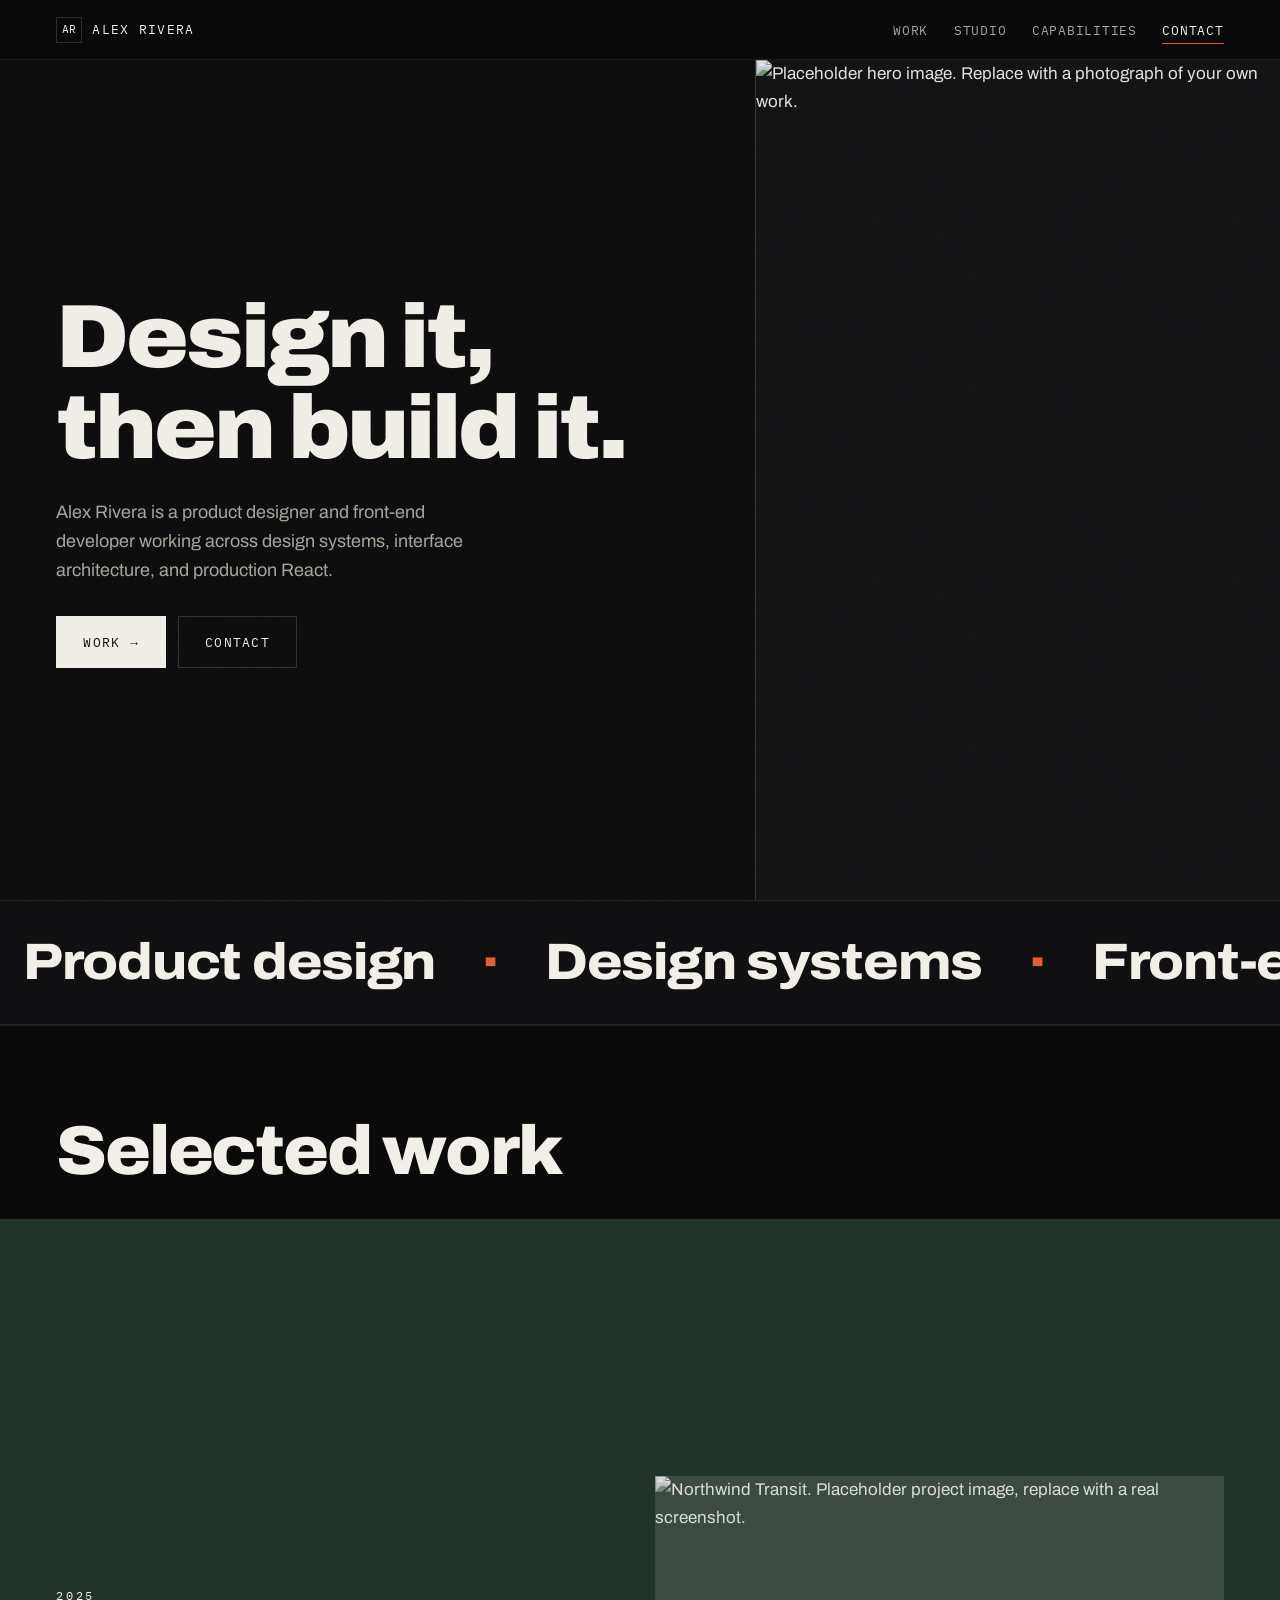
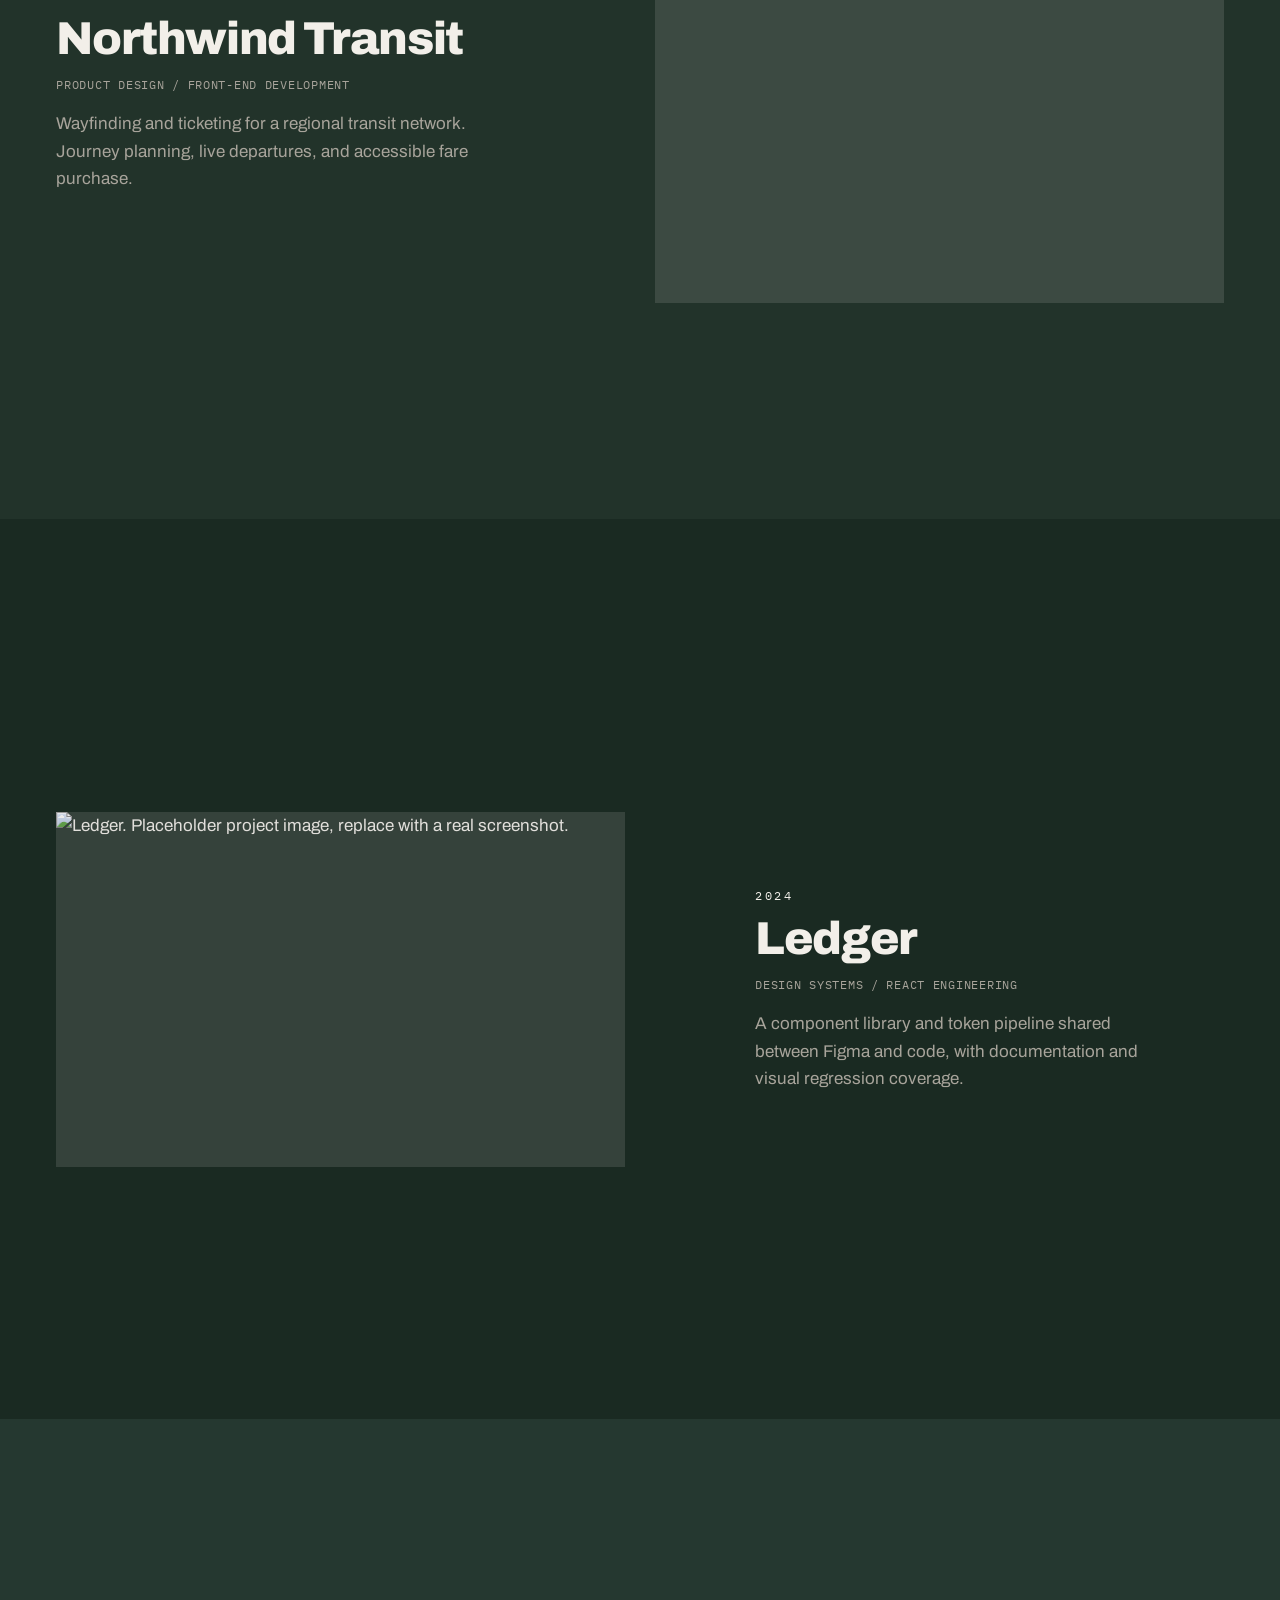
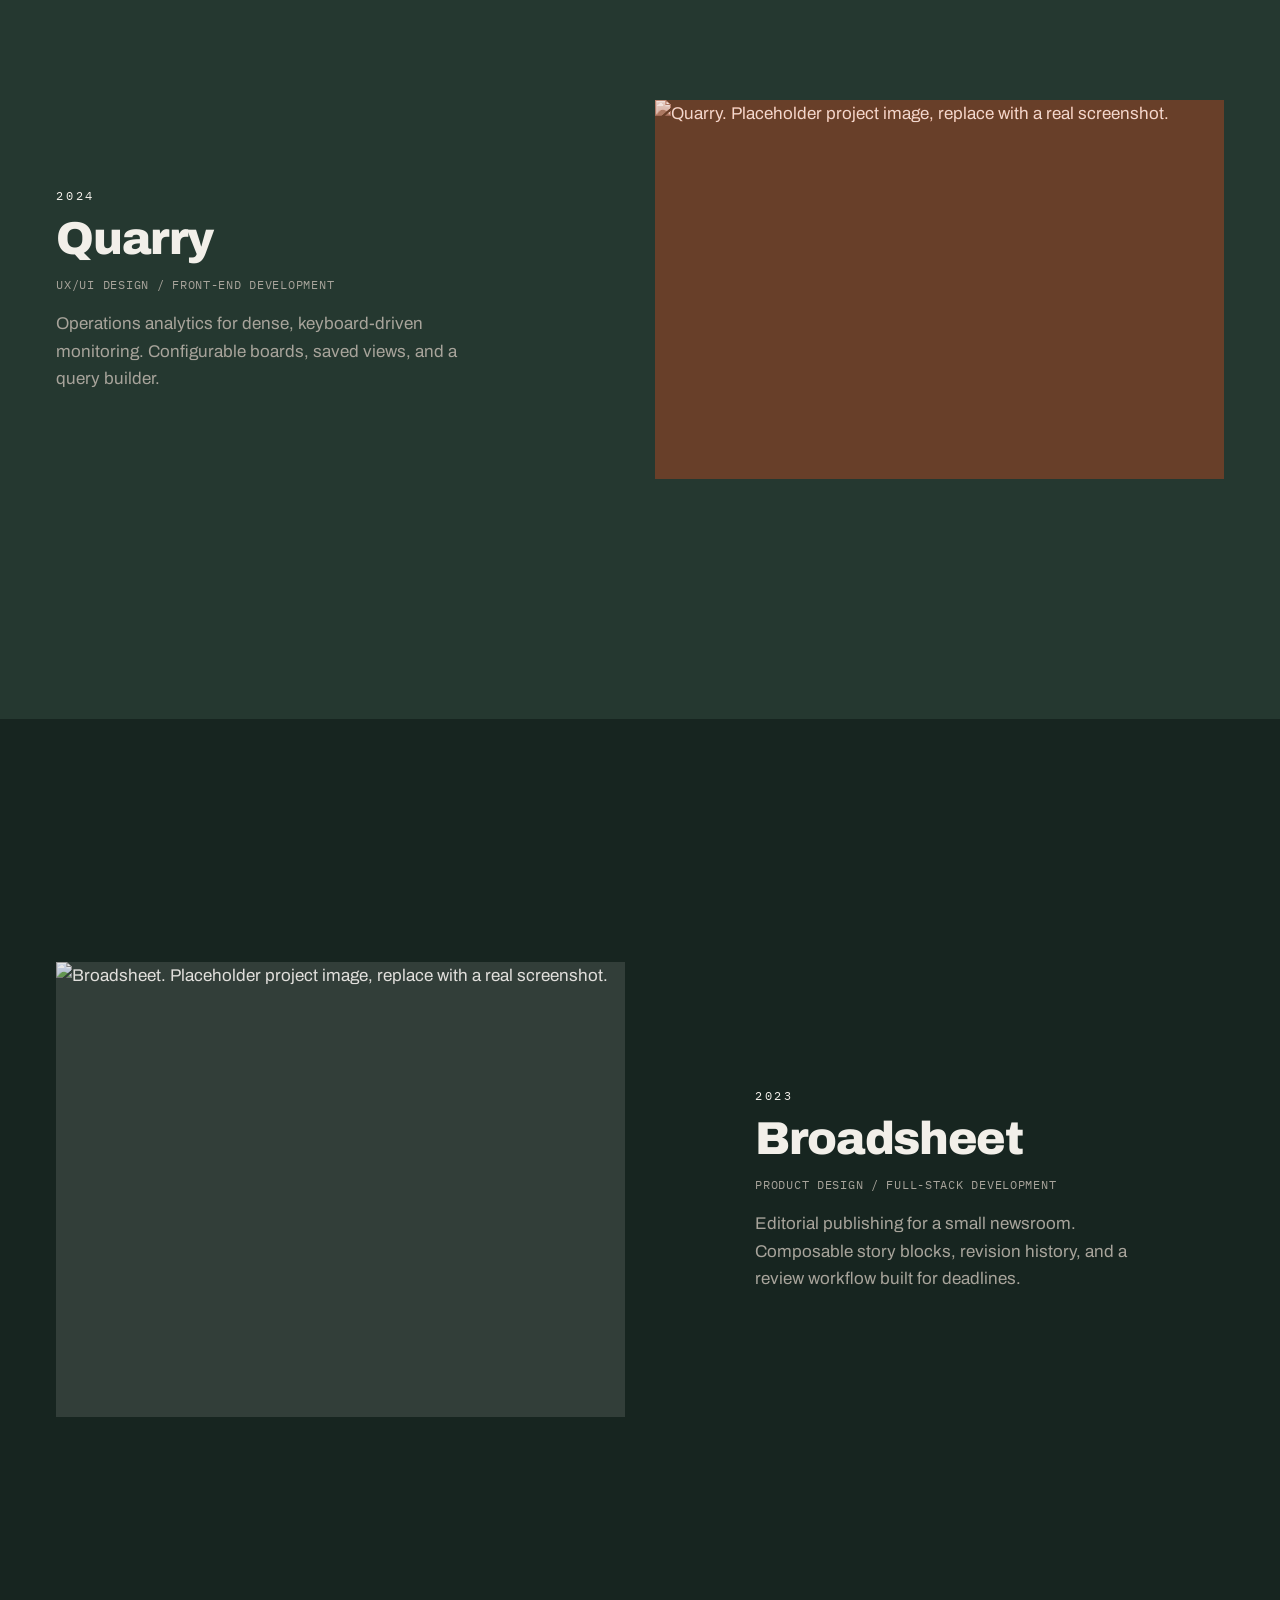
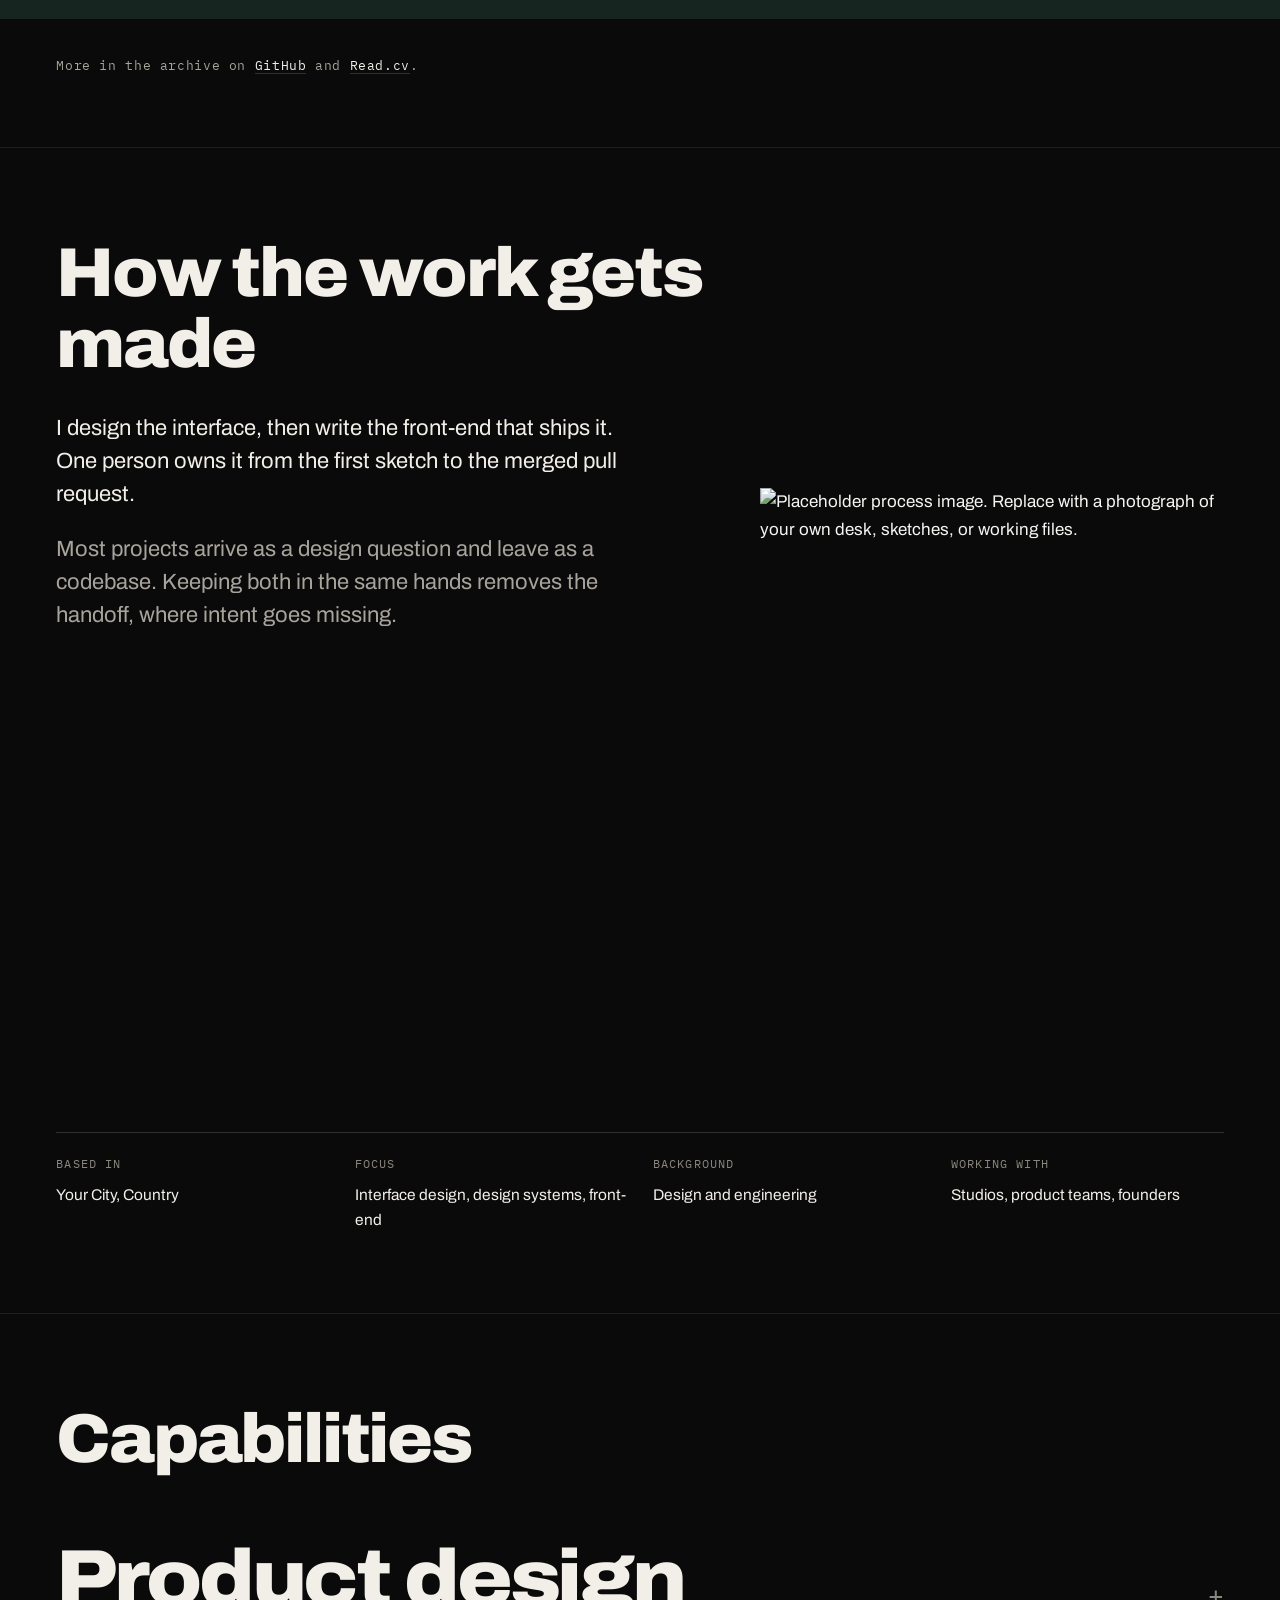
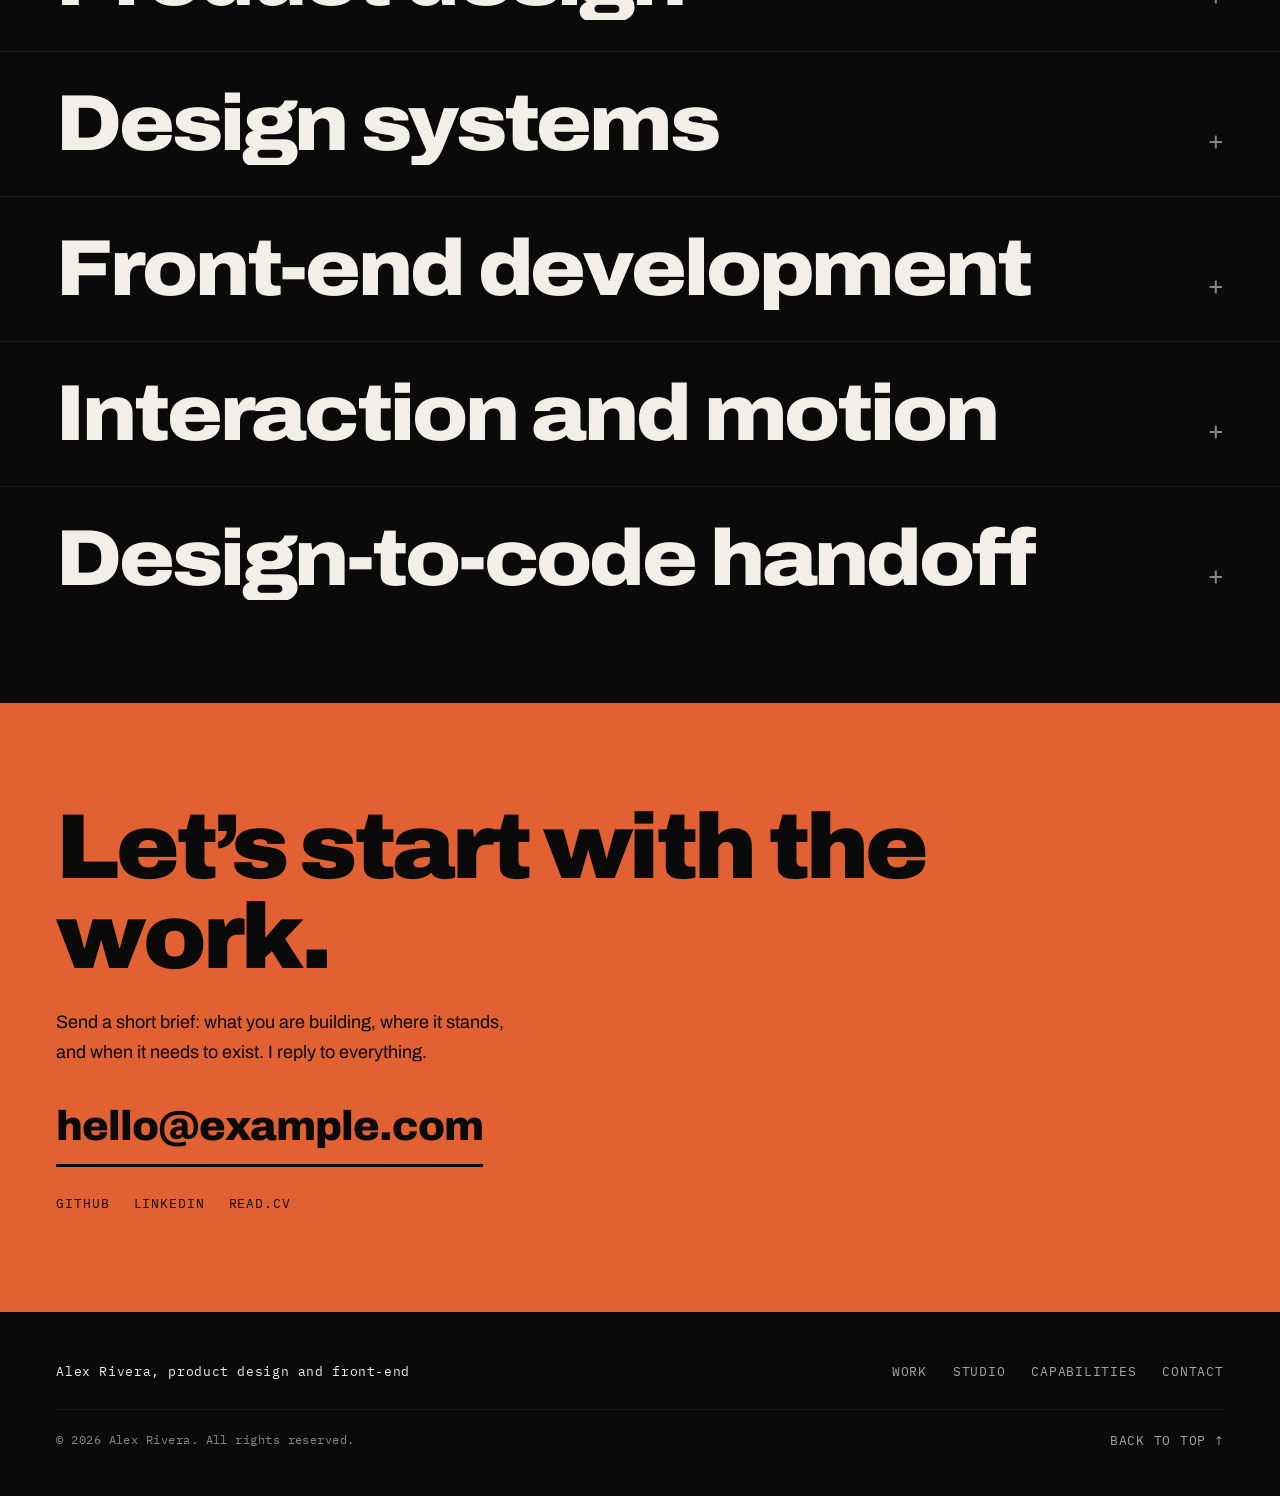
==== commit c7bc98f1: "Polish pass from impeccable critique: honest work cards, metadata grammar, unified terminology, diff" ====
--- a/index.html
+++ b/index.html
@@ -21,9 +21,13 @@
   · Identity .......... "Alex Rivera" (header, hero, contact, footer, <title>,
                         og:title) and the AR monogram in favicon.svg
   · Projects .......... four sample entries in #work: Northwind Transit,
-                        Ledger, Quarry, Broadsheet. Swap titles, roles, years,
-                        summaries and images for your real work. When you add
-                        real case studies, turn each project title into a link.
+                        Ledger, Quarry, Broadsheet. Each card has a year slot
+                        (.project__year) and a role/scope line (.project__role);
+                        the result tier is reserved for later: one measurable
+                        claim per project. Swap titles, roles, years, summaries
+                        and images for your real work. When real case studies
+                        exist, make each project title a link and drop the
+                        hover-on-work-outlet convention.
   · Contact ........... hello@example.com and all social hrefs in #contact
   · Audience meta ...... og:image points at the current (ephemeral) tunnel URL;
                         switch it to your final domain when you go live.
@@ -61,7 +65,7 @@
     <ul>
       <li><a href="#work">Work</a></li>
       <li><a href="#studio">Studio</a></li>
-      <li><a href="#services">Services</a></li>
+      <li><a href="#services">Capabilities</a></li>
       <li><a href="#contact">Contact</a></li>
     </ul>
   </nav>
@@ -99,25 +103,23 @@
   <!-- ===================== CAPABILITY STRIP ===================== -->
   <div class="strip">
     <p class="sr-only">
-      Capabilities: interface design, design systems, front-end engineering,
-      interaction and motion, accessibility, prototyping.
+      Capabilities: product design, design systems, front-end development,
+      interaction and motion, design-to-code handoff.
     </p>
     <div class="strip__track" aria-hidden="true">
       <div class="strip__set">
-        <span class="strip__item">Interface design</span>
+        <span class="strip__item">Product design</span>
         <span class="strip__item">Design systems</span>
-        <span class="strip__item">Front-end engineering</span>
+        <span class="strip__item">Front-end development</span>
         <span class="strip__item">Interaction and motion</span>
-        <span class="strip__item">Accessibility</span>
-        <span class="strip__item">Prototyping</span>
+        <span class="strip__item">Design-to-code handoff</span>
       </div>
       <div class="strip__set">
-        <span class="strip__item">Interface design</span>
+        <span class="strip__item">Product design</span>
         <span class="strip__item">Design systems</span>
-        <span class="strip__item">Front-end engineering</span>
+        <span class="strip__item">Front-end development</span>
         <span class="strip__item">Interaction and motion</span>
-        <span class="strip__item">Accessibility</span>
-        <span class="strip__item">Prototyping</span>
+        <span class="strip__item">Design-to-code handoff</span>
       </div>
     </div>
   </div>
@@ -134,8 +136,9 @@
       <li class="project project--field-1">
         <div class="project__inner">
           <div class="project__body">
+            <p class="project__year">2025</p>
             <h3 class="project__title" data-split>Northwind Transit</h3>
-            <p class="project__role">2025 &middot; Product design &middot; Front-end development</p>
+            <p class="project__role">Product design / Front-end development</p>
             <p class="project__summary">
               Wayfinding and ticketing for a regional transit network. Journey
               planning, live departures, and accessible fare purchase.
@@ -154,8 +157,9 @@
       <li class="project project--field-2">
         <div class="project__inner">
           <div class="project__body">
+            <p class="project__year">2024</p>
             <h3 class="project__title" data-split>Ledger</h3>
-            <p class="project__role">2024 &middot; Design systems &middot; React engineering</p>
+            <p class="project__role">Design systems / React engineering</p>
             <p class="project__summary">
               A component library and token pipeline shared between Figma and
               code, with documentation and visual regression coverage.
@@ -174,8 +178,9 @@
       <li class="project project--field-3">
         <div class="project__inner">
           <div class="project__body">
+            <p class="project__year">2024</p>
             <h3 class="project__title" data-split>Quarry</h3>
-            <p class="project__role">2024 &middot; UX/UI design &middot; Front-end development</p>
+            <p class="project__role">UX/UI design / Front-end development</p>
             <p class="project__summary">
               Operations analytics for dense, keyboard-driven monitoring.
               Configurable boards, saved views, and a query builder.
@@ -194,8 +199,9 @@
       <li class="project project--field-4">
         <div class="project__inner">
           <div class="project__body">
+            <p class="project__year">2023</p>
             <h3 class="project__title" data-split>Broadsheet</h3>
-            <p class="project__role">2023 &middot; Product design &middot; Full-stack development</p>
+            <p class="project__role">Product design / Full-stack development</p>
             <p class="project__summary">
               Editorial publishing for a small newsroom. Composable story blocks,
               revision history, and a review workflow built for deadlines.
@@ -211,6 +217,12 @@
       </li>
 
     </ol>
+
+    <p class="work__outlet" data-anim>
+      More in the archive on
+      <a href="https://github.com/" rel="me noopener">GitHub</a>
+      and <a href="https://read.cv/" rel="me noopener">Read.cv</a>.
+    </p>
   </section>
 
   <!-- ===================== STUDIO ===================== -->
@@ -329,7 +341,7 @@
       <ul>
         <li><a href="#work">Work</a></li>
         <li><a href="#studio">Studio</a></li>
-        <li><a href="#services">Services</a></li>
+        <li><a href="#services">Capabilities</a></li>
         <li><a href="#contact">Contact</a></li>
       </ul>
     </nav>
--- a/styles.css
+++ b/styles.css
@@ -305,7 +305,8 @@
   width: max-content;
   animation: strip-run 42s linear infinite;
 }
-.strip:hover .strip__track { animation-play-state: paused; }
+.strip:hover .strip__track,
+.strip:focus-within .strip__track { animation-play-state: paused; }
 .strip__set { display: flex; flex: none; align-items: baseline; }
 .strip__item {
   font-family: var(--display);
@@ -352,6 +353,7 @@
   --dim: var(--paper-dim);
   --rule: rgba(242, 239, 233, .18);
   --focus: var(--signal);
+  --plate-filter: grayscale(.85) contrast(1.08) brightness(.88);
   background: var(--field);
   color: var(--paper);
   padding: clamp(28px, 4vw, 52px) var(--shell);
@@ -359,10 +361,17 @@
 /* Four tints of one dark green family. The step between them is small enough
    to read as section-level variation, never as a theme change, and every tint
    stays lighter than the ink container so the sticky-stack frame reads. */
-.project--field-1 { --field: var(--field-1); }
-.project--field-2 { --field: var(--field-2); }
-.project--field-3 { --field: var(--field-3); }
-.project--field-4 { --field: var(--field-4); }
+.project--field-1 { --field: var(--field-1); --plate-filter: grayscale(.85) contrast(1.08) brightness(.88); }
+.project--field-2 { --field: var(--field-2); --plate-filter: saturate(.74) contrast(1.03) brightness(.92); }
+.project--field-3 { --field: var(--field-3); --plate-filter: grayscale(.94) contrast(1.06) brightness(.9); }
+.project--field-4 { --field: var(--field-4); --plate-filter: grayscale(.4) contrast(1.08) brightness(.9); }
+
+/* Each plate keeps its own ratio (4/3, 16/10, 3/2, 5/4) and now its own crop
+   and treatment, so four projects read as four artifacts rather than one
+   filter applied four times. */
+.project--field-1 .project__media img { object-position: 42% 36%; }
+.project--field-2 .project__media img { object-position: 58% 48%; }
+.project--field-4 .project__media img { object-position: 66% 42%; }
 
 .project__inner {
   width: 100%;
@@ -380,6 +389,7 @@
   grid-column: 1 / -1;
   grid-row: 2;
   margin: 0;
+  position: relative;
   aspect-ratio: 4 / 3;
   overflow: hidden;
   background: rgba(242, 239, 233, .12);
@@ -406,6 +416,14 @@
   letter-spacing: -.03em;
   text-wrap: balance;
 }
+.project__year {
+  margin-bottom: 10px;
+  font-family: var(--mono);
+  font-size: 12px;
+  letter-spacing: .22em;
+  text-transform: uppercase;
+  color: var(--paper);
+}
 .project__role {
   margin-top: 12px;
   font-family: var(--mono);
@@ -421,17 +439,47 @@
   font-size: clamp(15px, .5vw + 14px, 17px);
 }
 
+/* Overflow outlet after the work stack: an honest exit now that the cards
+   themselves are not links. */
+.work__outlet {
+  margin: clamp(20px, 3vw, 36px) var(--shell) clamp(48px, 8vh, 104px);
+  font-family: var(--mono);
+  font-size: 12.5px;
+  letter-spacing: .05em;
+  color: var(--paper-dim);
+}
+.work__outlet a {
+  color: var(--paper);
+  text-decoration: none;
+  border-bottom: 1px solid var(--line);
+  transition: border-color var(--ctrl), color var(--ctrl);
+}
+.work__outlet a:hover { border-bottom-color: var(--signal); }
+
 .project__media img {
   width: 100%; height: 100%;
   object-fit: cover;
-  filter: grayscale(.6) contrast(1.06);
-  transition: transform 700ms var(--ease), filter 700ms var(--ease);
-}
+  filter: var(--plate-filter);
+  transition: filter 700ms var(--ease);
+}
+/* Plates respond to hover and focus with a brightness lift only. There is no
+   scale or zoom: these cards are not links until real case studies exist, so
+   nothing here may suggest they are. */
 .project:hover .project__media img,
-.project:focus-within .project__media img {
-  transform: scale(1.035);
-  filter: grayscale(.12) contrast(1.06);
-}
+.project:focus-within .project__media img { filter: var(--plate-filter) brightness(1.06); }
+
+/* Signal-tinted duotone on field 3: the one plate that takes the accent. */
+.project--field-3 .project__media::after {
+  content: "";
+  position: absolute;
+  inset: 0;
+  background: var(--signal);
+  mix-blend-mode: color;
+  opacity: .42;
+  pointer-events: none;
+  transition: opacity 500ms var(--ease);
+}
+.project--field-3:hover .project__media::after { opacity: .3; }
 
 /* Sticky-stack chapters: CSS position:sticky does the pinning (robust next
    to a smooth-scroll engine); GSAP only scrubs the outgoing card's scale.
@@ -720,6 +768,5 @@
   .strip__set[aria-hidden="true"] { display: none; }
   .strip__set { flex-wrap: wrap; justify-content: center; }
   .project__media img { transition: none; }
-  .project:hover .project__media img { transform: none; }
   .service__name { -webkit-mask-image: none; mask-image: none; }
 }
